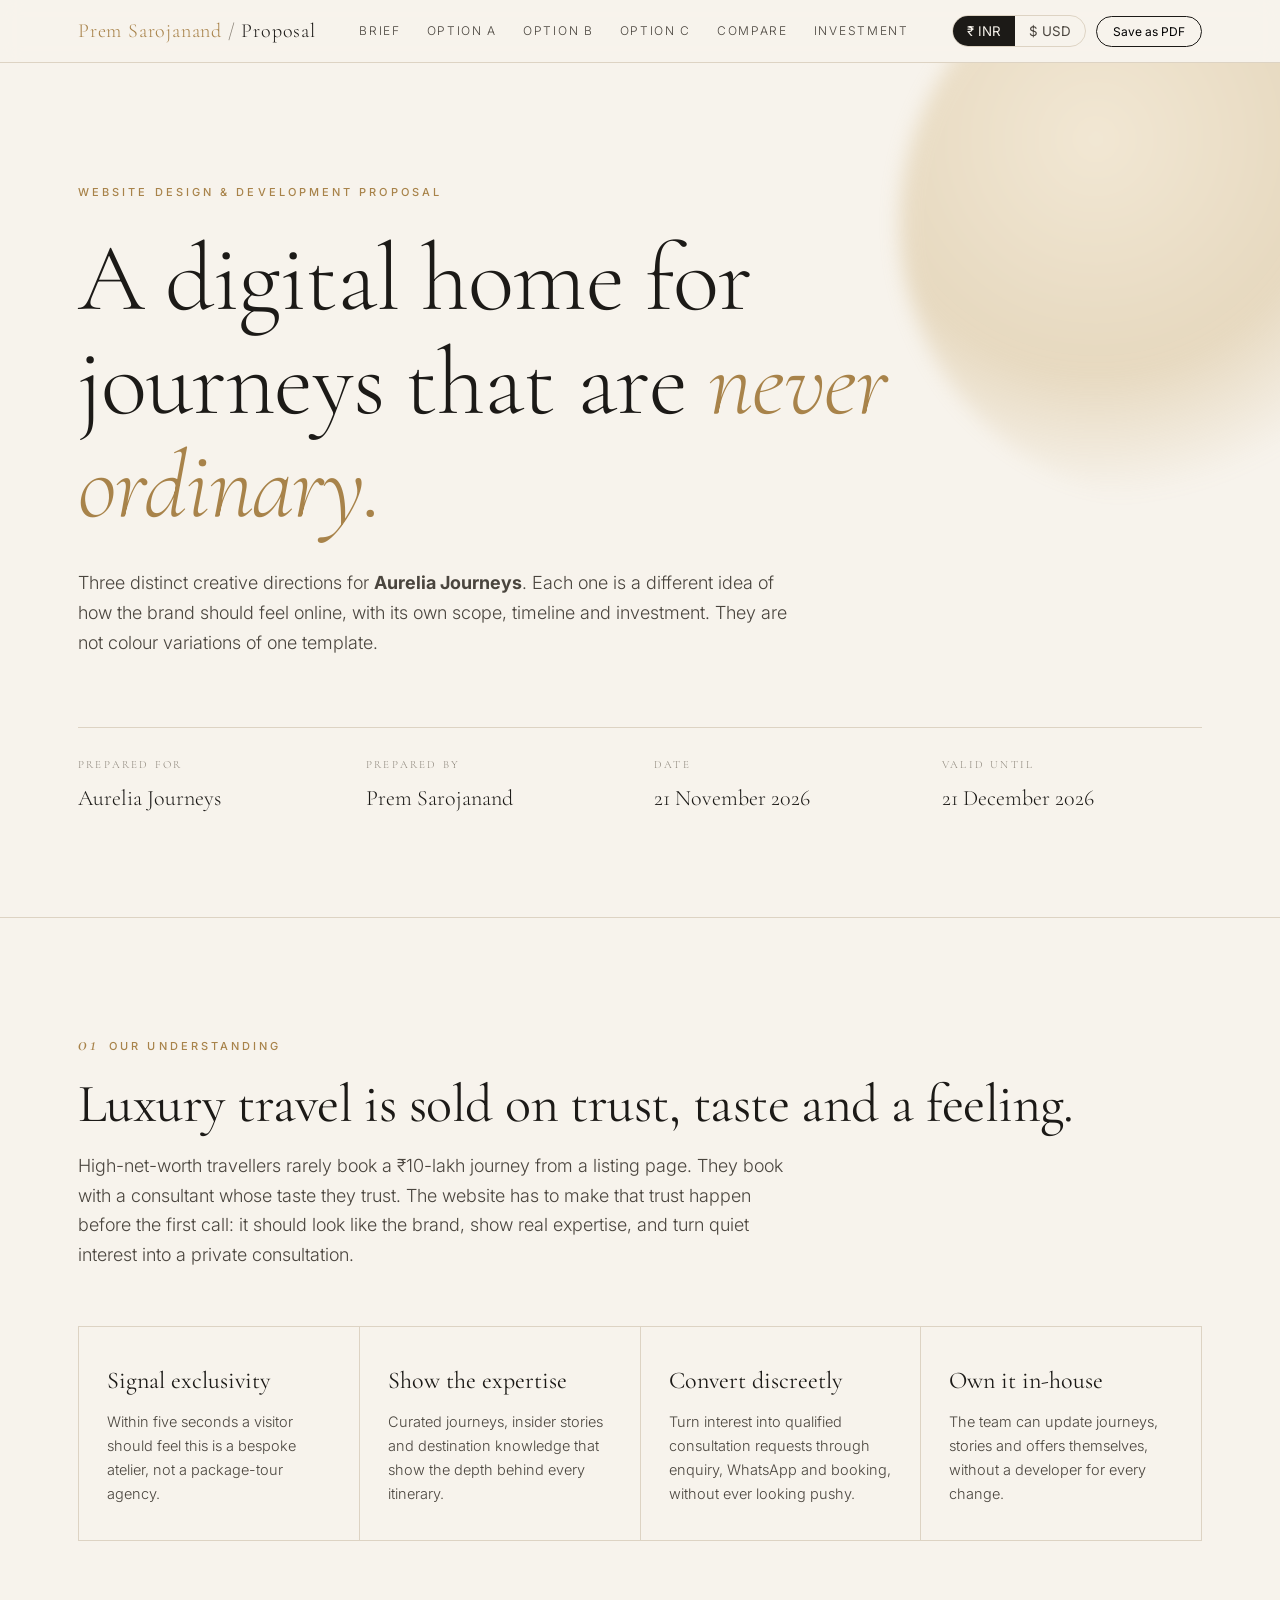
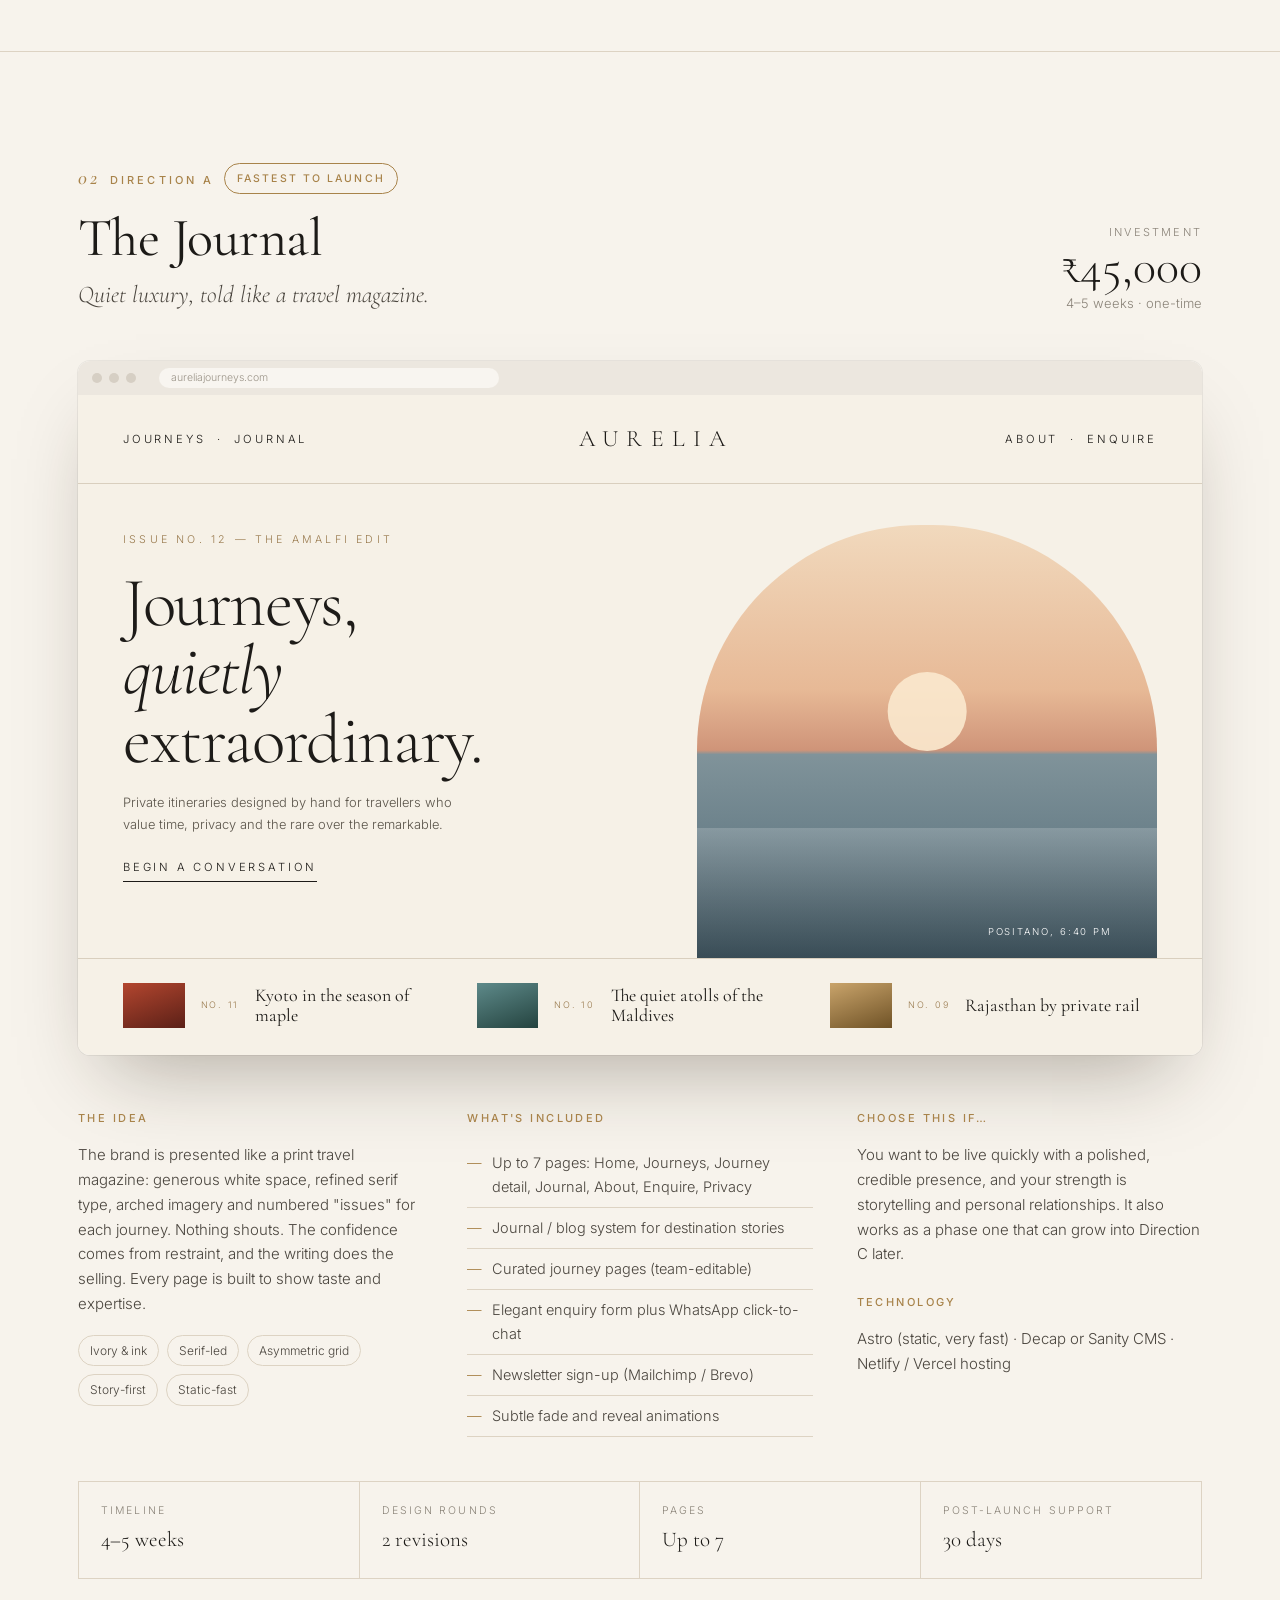
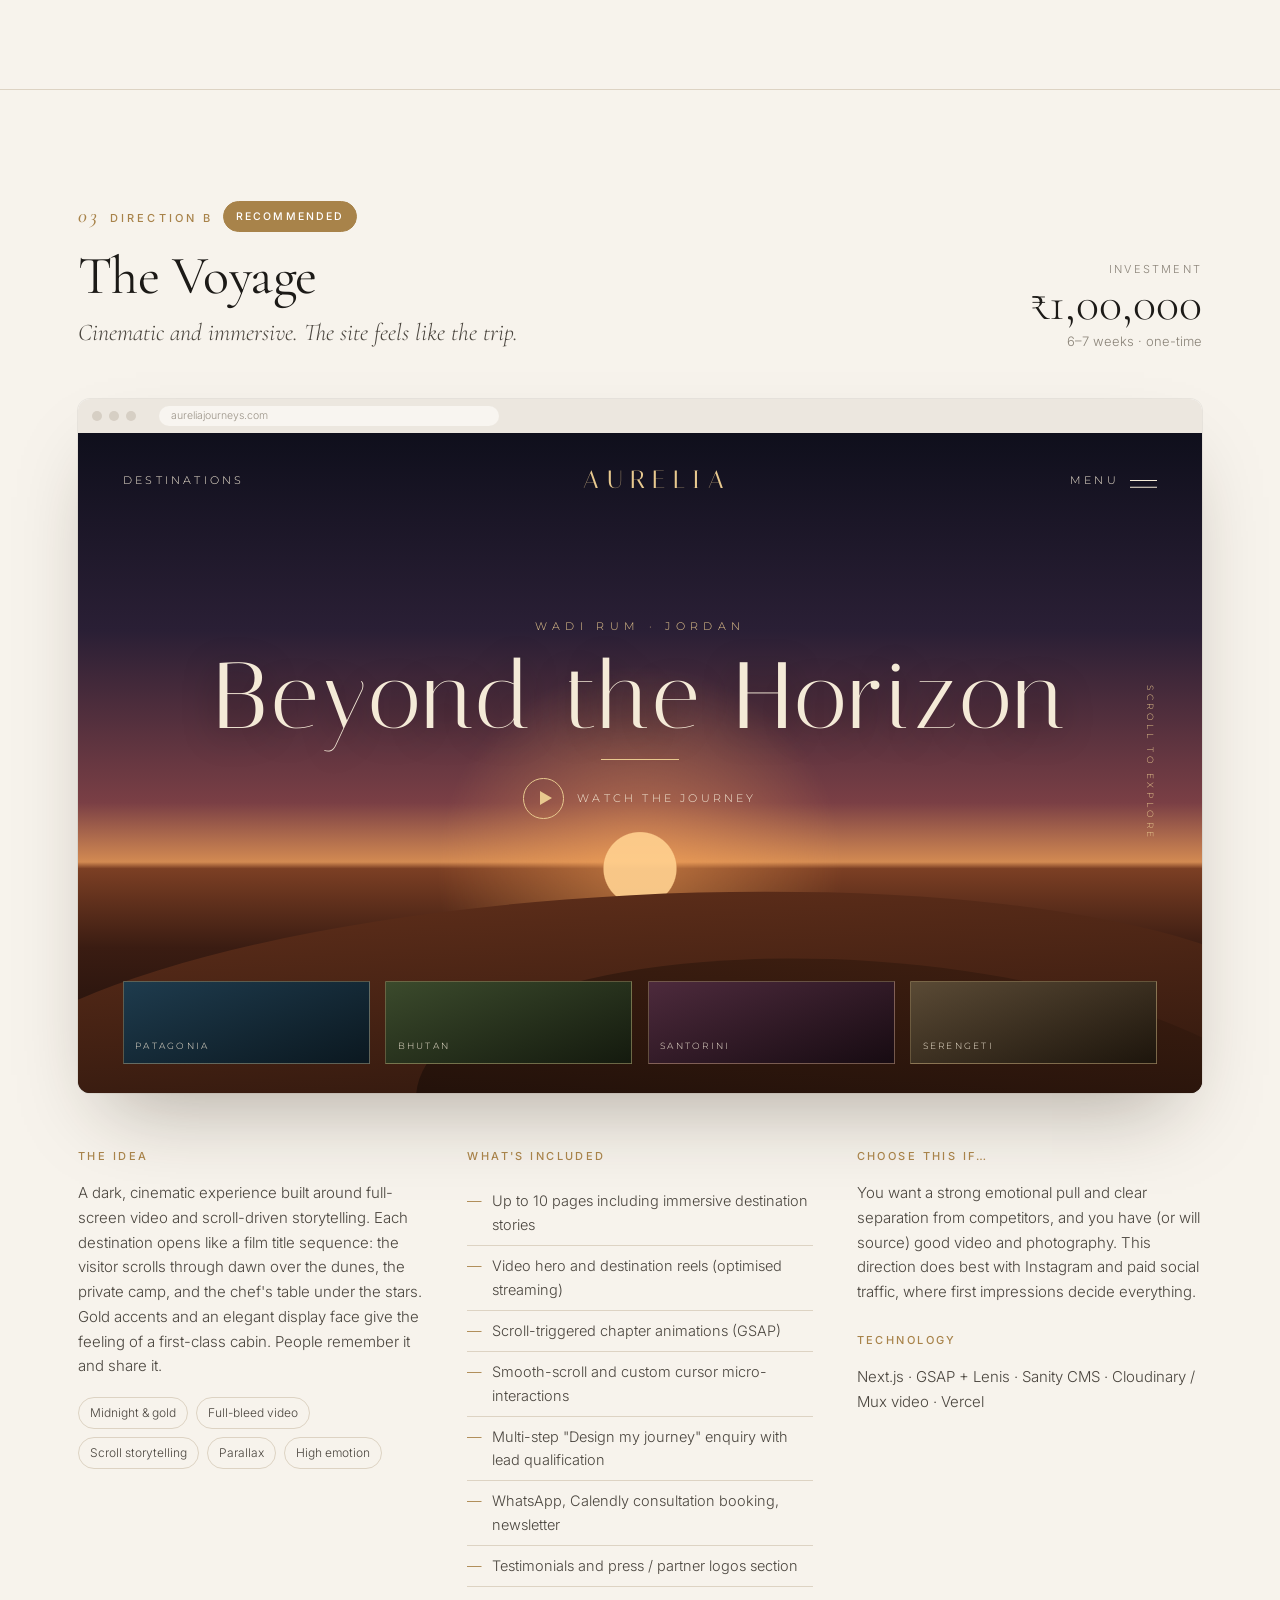
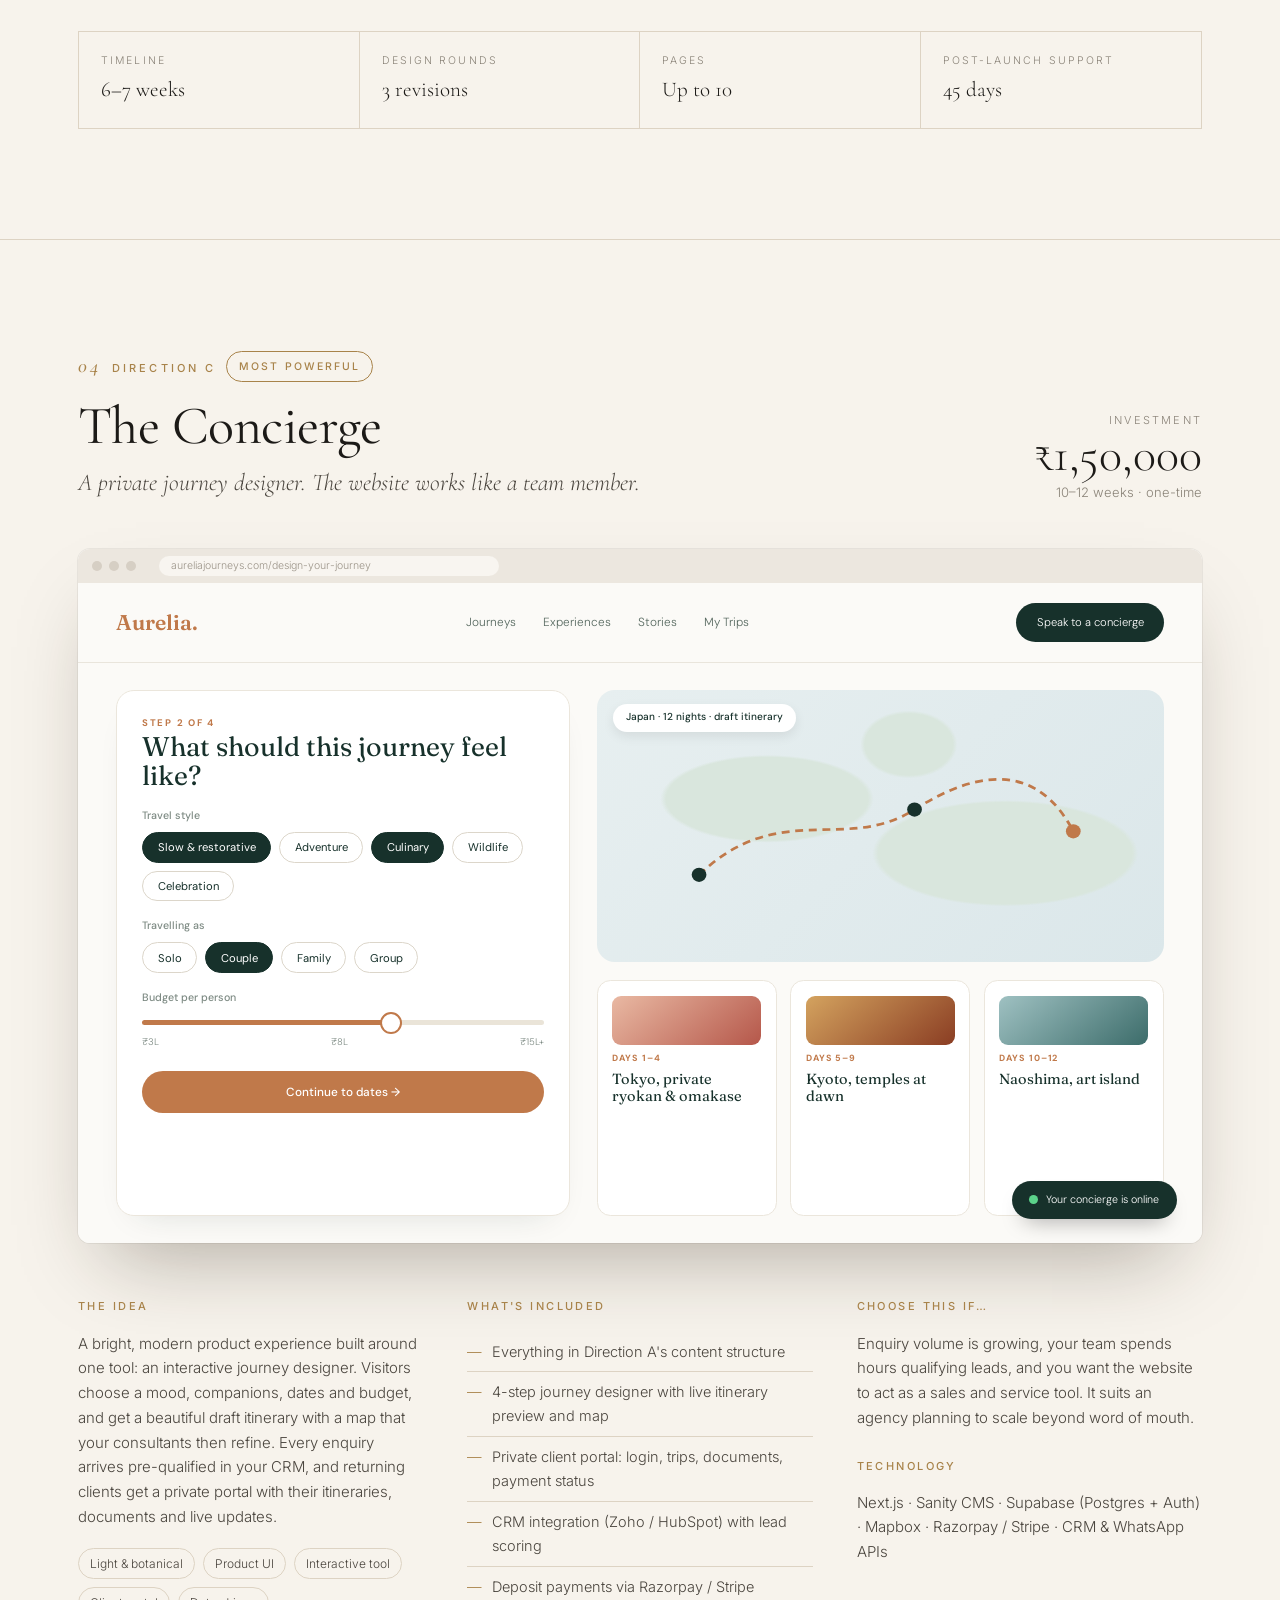
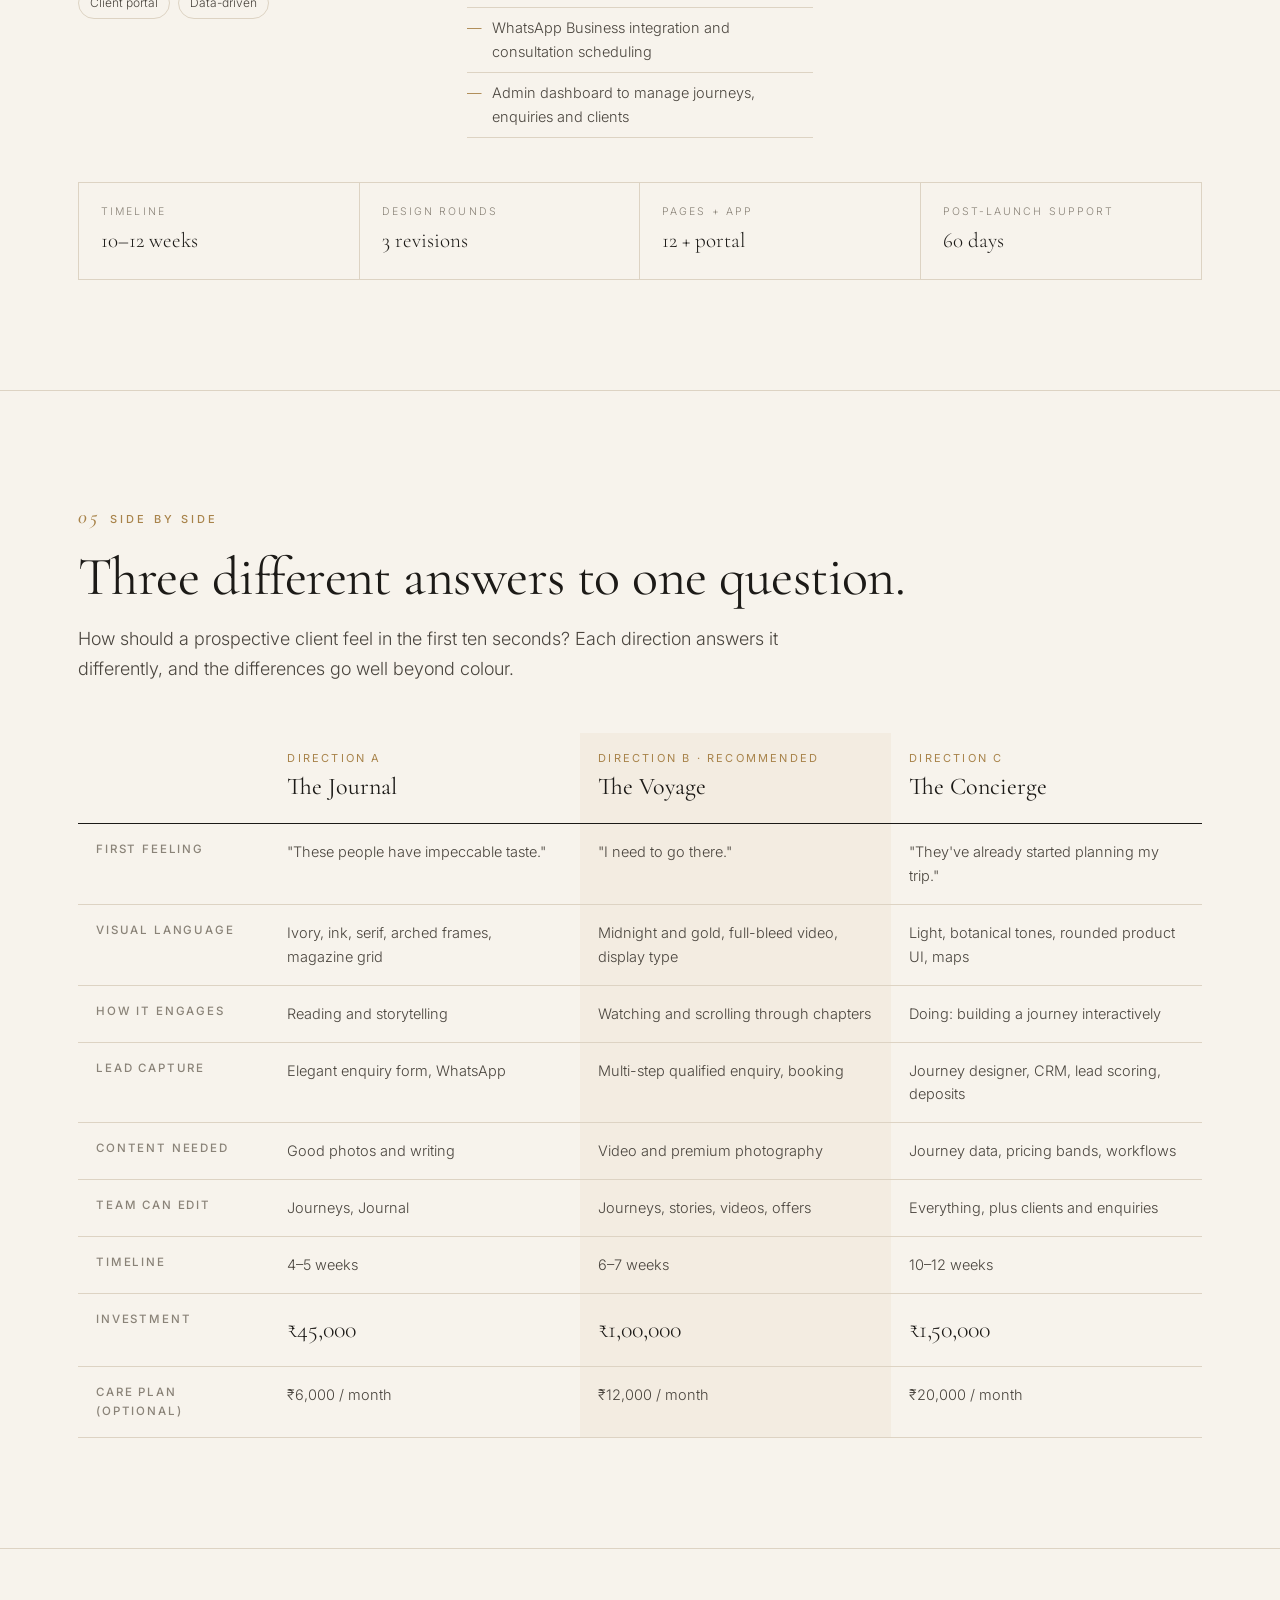
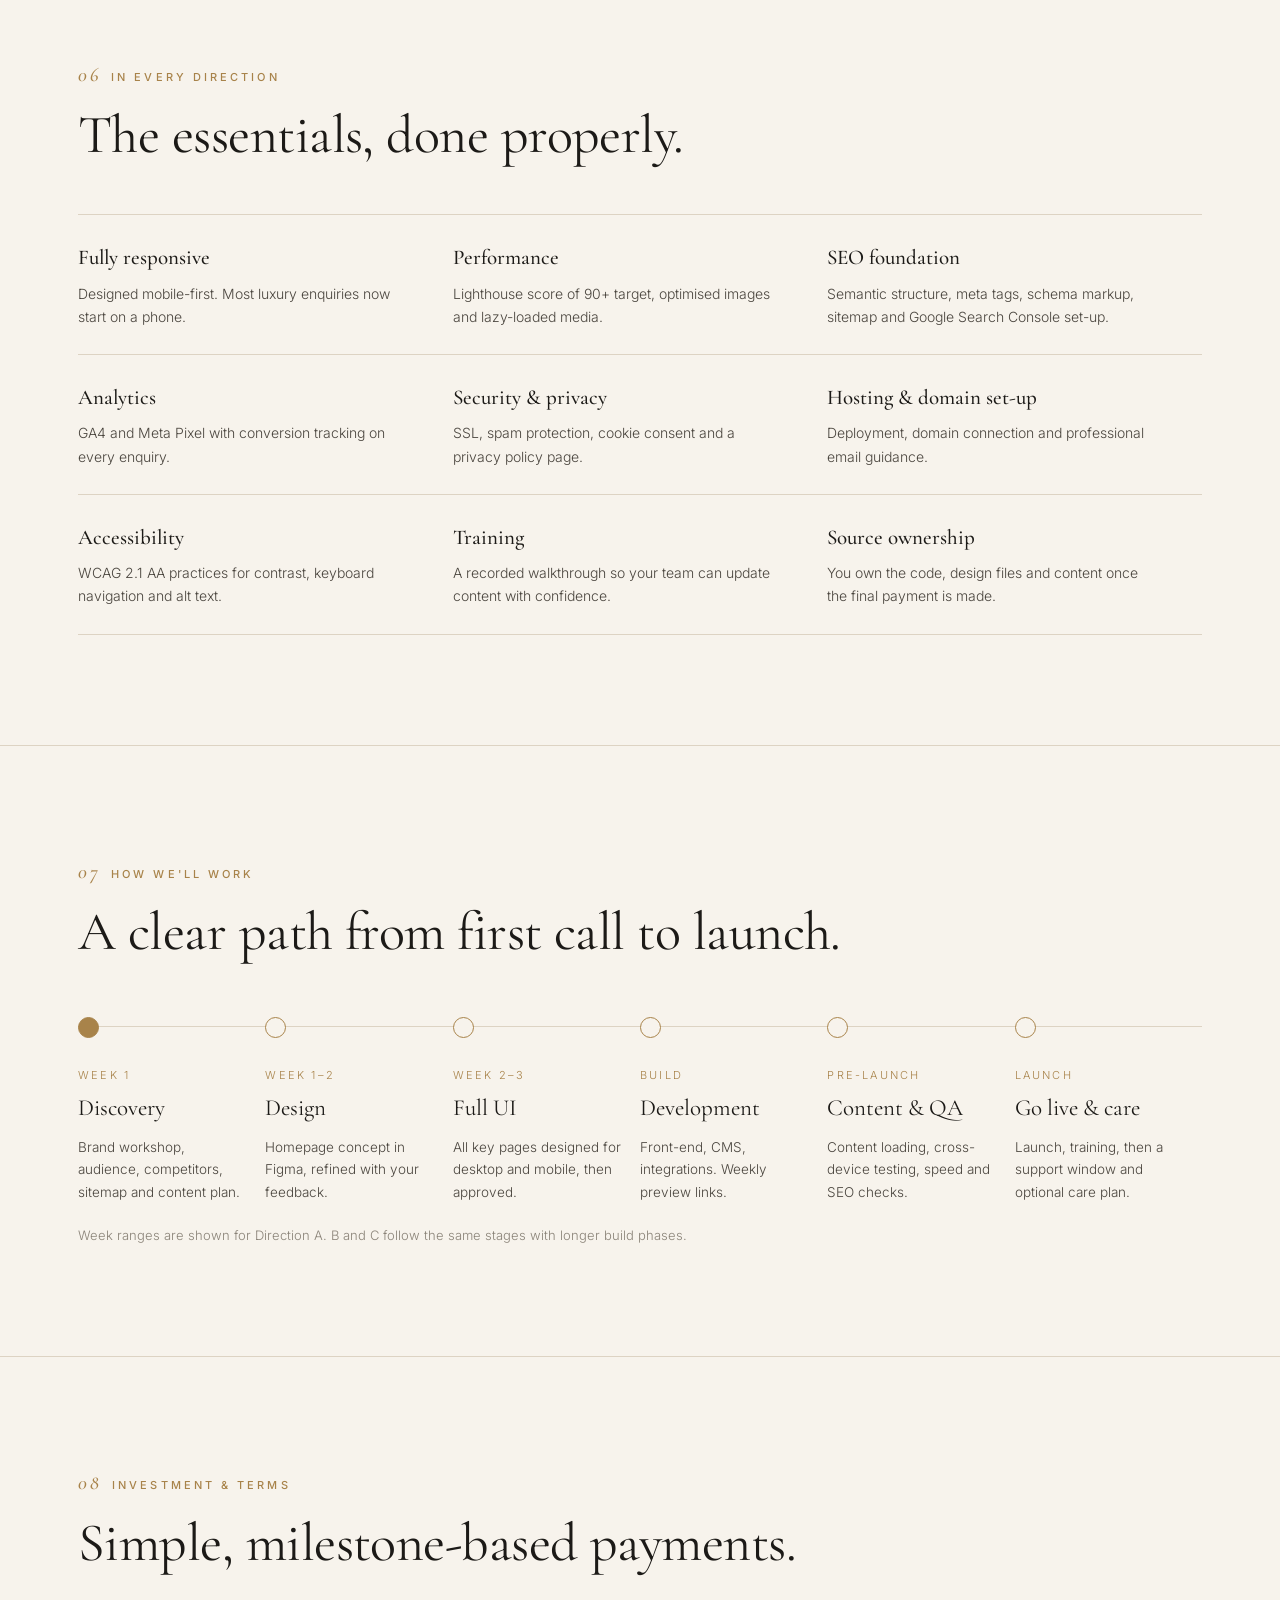
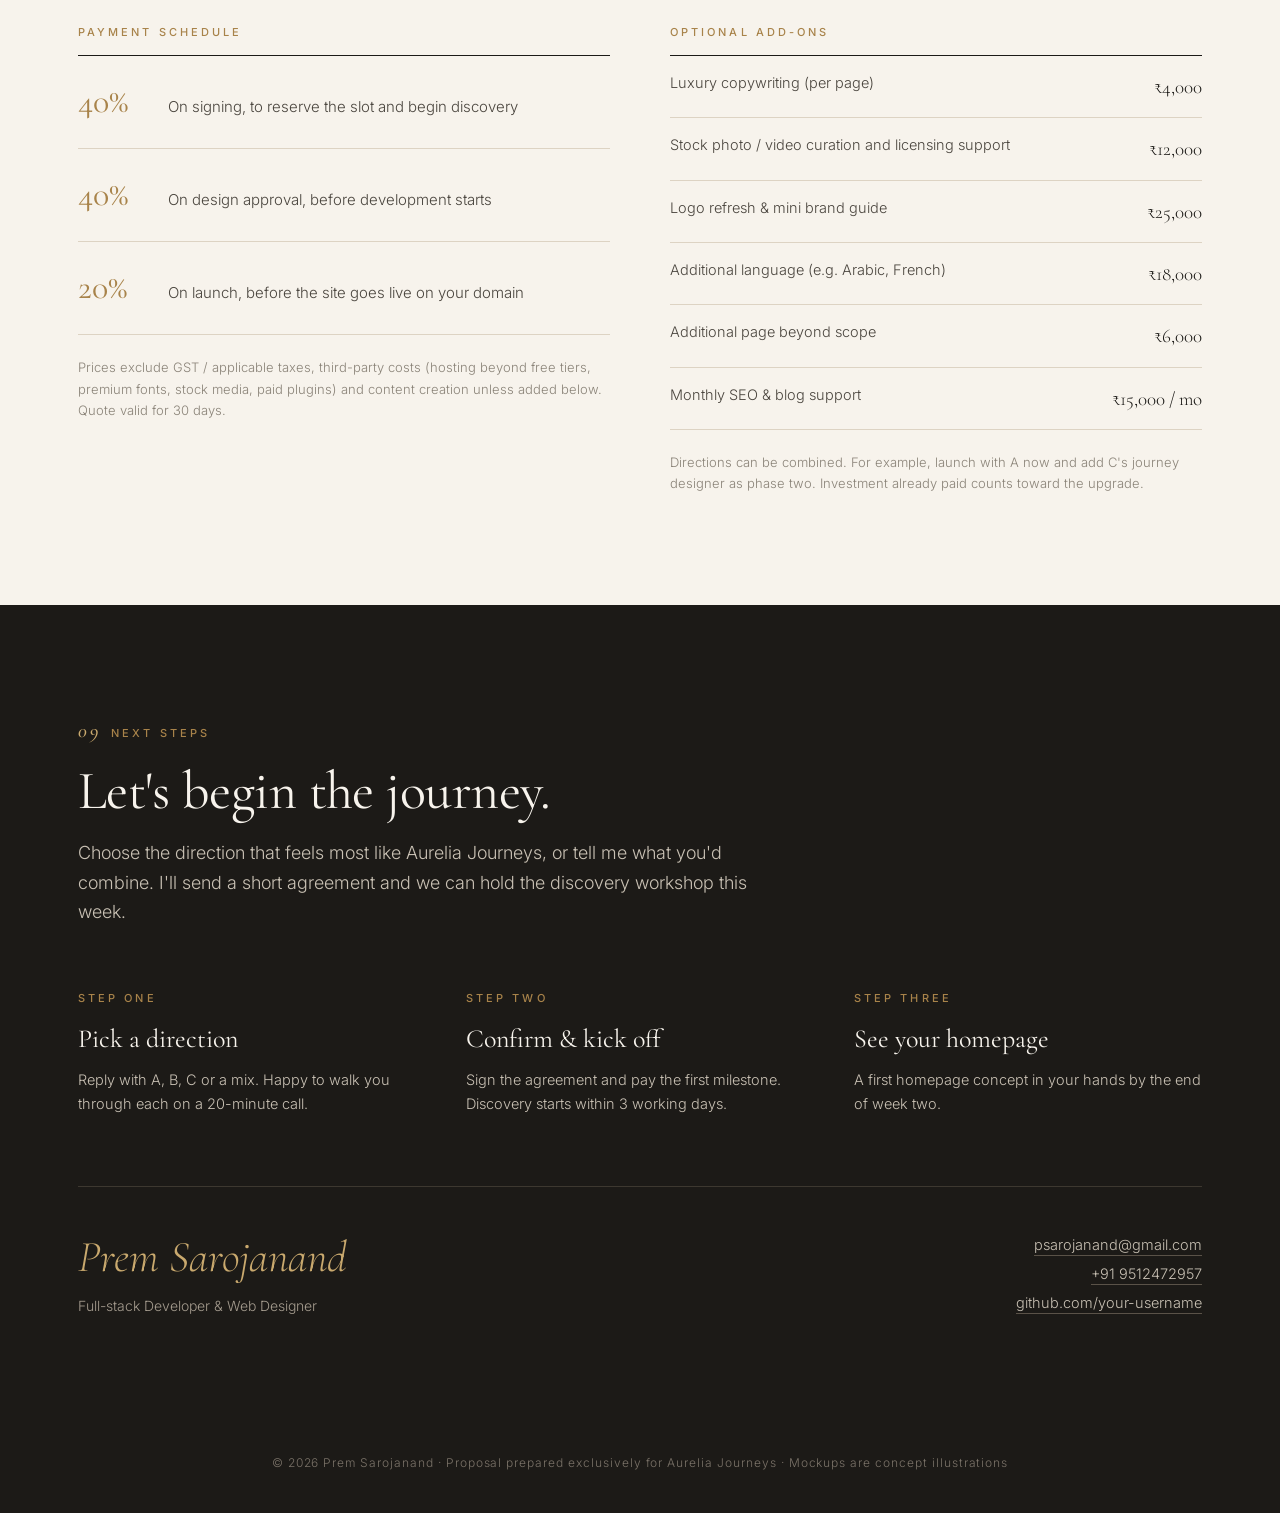
==== proposal/travel/index.html @ c1b08fb2 "Travel" ====
<!DOCTYPE html>
<html lang="en">
<head>
<meta charset="UTF-8">
<meta name="viewport" content="width=device-width, initial-scale=1.0">
<title>Website Proposal — Luxury Travel Consultancy</title>
<meta name="description" content="Website design proposal with three creative directions for a luxury travel consultancy.">
<link rel="preconnect" href="https://fonts.googleapis.com">
<link rel="preconnect" href="https://fonts.gstatic.com" crossorigin>
<link href="https://fonts.googleapis.com/css2?family=Cormorant+Garamond:ital,wght@0,300;0,400;0,500;0,600;1,300;1,400&family=Inter:wght@300;400;500;600&family=Italiana&family=Montserrat:wght@300;400;500;600&family=Fraunces:opsz,wght@9..144,400;9..144,600&family=DM+Sans:wght@400;500;700&display=swap" rel="stylesheet">
<style>
/* =========================================================
   EDIT HERE: client name, your details and prices are in the
   CONFIG object at the bottom of this file (in <script>).
   ========================================================= */
:root{
  --ink:#1c1a17; --ink-soft:#4a453e; --muted:#8a8378;
  --paper:#f7f3ec; --paper-2:#efe8dc; --line:#ddd3c3;
  --gold:#a8834a; --gold-soft:#c9a96e;
  --serif:"Cormorant Garamond", Georgia, serif;
  --sans:"Inter", system-ui, sans-serif;
  --max:1180px;
}
*{box-sizing:border-box;margin:0;padding:0}
html{scroll-behavior:smooth}
body{background:var(--paper);color:var(--ink);font-family:var(--sans);font-weight:300;line-height:1.65;font-size:16px;-webkit-font-smoothing:antialiased}
a{color:inherit}
.wrap{max-width:var(--max);margin:0 auto;padding:0 28px}
.eyebrow{font-size:11px;letter-spacing:.28em;text-transform:uppercase;color:var(--gold);font-weight:500}
h1,h2,h3{font-family:var(--serif);font-weight:400;line-height:1.08;letter-spacing:-.01em}
h2{font-size:clamp(34px,4.4vw,54px);margin:14px 0 18px}
h3{font-size:28px}
p.lead{font-size:18px;color:var(--ink-soft);max-width:720px}
section{padding:110px 0;border-top:1px solid var(--line)}
.num{font-family:var(--serif);font-style:italic;color:var(--gold);font-size:20px;margin-right:10px}

/* ---------- Top bar ---------- */
.topbar{position:sticky;top:0;z-index:50;background:rgba(247,243,236,.88);backdrop-filter:blur(10px);border-bottom:1px solid var(--line)}
.topbar .wrap{display:flex;align-items:center;justify-content:space-between;height:62px;gap:20px}
.brandmark{font-family:var(--serif);font-size:20px;letter-spacing:.04em}
.brandmark span{color:var(--gold)}
.topnav{display:flex;gap:26px;font-size:12px;letter-spacing:.14em;text-transform:uppercase}
.topnav a{text-decoration:none;color:var(--ink-soft)}
.topnav a:hover{color:var(--gold)}
.tools{display:flex;gap:10px;align-items:center}
.toggle{display:flex;border:1px solid var(--line);border-radius:30px;overflow:hidden;font-size:12px}
.toggle button{background:none;border:0;padding:7px 14px;cursor:pointer;font-family:var(--sans);color:var(--ink-soft)}
.toggle button.on{background:var(--ink);color:var(--paper)}
.btn-print{border:1px solid var(--ink);background:none;padding:7px 16px;border-radius:30px;font-size:12px;cursor:pointer;font-family:var(--sans)}
.btn-print:hover{background:var(--ink);color:var(--paper)}

/* ---------- Cover ---------- */
.cover{padding:120px 0 100px;border-top:0;position:relative;overflow:hidden}
.cover h1{font-size:clamp(48px,7.5vw,104px);font-weight:300;margin:26px 0 30px;max-width:980px}
.cover h1 em{color:var(--gold);font-style:italic}
.cover-meta{display:grid;grid-template-columns:repeat(4,1fr);gap:28px;margin-top:70px;padding-top:28px;border-top:1px solid var(--line)}
.cover-meta div small{display:block;font-size:11px;letter-spacing:.2em;text-transform:uppercase;color:var(--muted);margin-bottom:6px}
.cover-meta div{font-family:var(--serif);font-size:22px}
.cover-orb{position:absolute;right:-180px;top:-120px;width:560px;height:560px;border-radius:50%;background:radial-gradient(circle at 35% 35%,#e9d3a8,#c9a96e 45%,transparent 70%);opacity:.35;filter:blur(10px);pointer-events:none}

/* ---------- Goals ---------- */
.goals{display:grid;grid-template-columns:repeat(4,1fr);gap:1px;background:var(--line);border:1px solid var(--line);margin-top:56px}
.goal{background:var(--paper);padding:34px 28px}
.goal b{font-family:var(--serif);font-weight:400;font-size:24px;display:block;margin-bottom:10px}
.goal p{font-size:14.5px;color:var(--ink-soft)}

/* ---------- Option sections ---------- */
.opt-head{display:flex;justify-content:space-between;align-items:flex-end;gap:30px;flex-wrap:wrap;margin-bottom:46px}
.opt-tag{display:inline-flex;gap:10px;align-items:center}
.pill{font-size:10.5px;letter-spacing:.2em;text-transform:uppercase;padding:6px 12px;border-radius:30px;border:1px solid var(--gold);color:var(--gold);font-weight:500}
.pill.solid{background:var(--gold);color:#fff}
.opt-head h2{margin-bottom:8px}
.opt-head .tagline{font-family:var(--serif);font-style:italic;font-size:24px;color:var(--ink-soft)}
.price-box{text-align:right}
.price-box small{display:block;font-size:11px;letter-spacing:.2em;text-transform:uppercase;color:var(--muted)}
.price-box .price{font-family:var(--serif);font-size:48px;line-height:1.1}
.price-box .sub{font-size:13px;color:var(--muted)}

.opt-body{display:grid;grid-template-columns:1fr 1fr 1fr;gap:44px;margin-top:54px}
.opt-body h4{font-size:11px;letter-spacing:.22em;text-transform:uppercase;font-weight:500;color:var(--gold);margin-bottom:16px}
.opt-body p{font-size:15px;color:var(--ink-soft)}
.opt-body ul{list-style:none}
.opt-body li{font-size:14.5px;color:var(--ink-soft);padding:8px 0;border-bottom:1px solid var(--line);display:flex;gap:10px}
.opt-body li::before{content:"—";color:var(--gold)}
.facts{display:grid;grid-template-columns:repeat(4,1fr);margin-top:44px;border:1px solid var(--line)}
.facts div{padding:20px 22px;border-right:1px solid var(--line)}
.facts div:last-child{border-right:0}
.facts small{display:block;font-size:10.5px;letter-spacing:.2em;text-transform:uppercase;color:var(--muted);margin-bottom:4px}
.facts span{font-family:var(--serif);font-size:21px}
.dna{display:flex;gap:8px;flex-wrap:wrap;margin-top:18px}
.dna span{font-size:12px;border:1px solid var(--line);padding:5px 11px;border-radius:20px;color:var(--ink-soft)}

/* ---------- Browser frame for mockups ---------- */
.browser{border-radius:12px;overflow:hidden;box-shadow:0 40px 80px -30px rgba(40,30,15,.35),0 0 0 1px rgba(0,0,0,.06);background:#fff}
.chrome{height:34px;background:#ece7df;display:flex;align-items:center;gap:7px;padding:0 14px}
.chrome i{width:10px;height:10px;border-radius:50%;background:#d6cfc4}
.chrome .url{margin-left:16px;flex:1;max-width:340px;height:20px;border-radius:10px;background:#f8f5f0;font-size:10.5px;color:#9b9488;display:flex;align-items:center;padding:0 12px;font-family:var(--sans)}
.screen{container-type:inline-size;position:relative;aspect-ratio:16/9.4;overflow:hidden}

/* ===== MOCKUP A — The Journal (editorial, quiet luxury) ===== */
.mA{background:#f6f1e7;color:#1d1b18;font-family:"Cormorant Garamond",serif;height:100%;display:flex;flex-direction:column}
.mA-nav{display:flex;justify-content:space-between;align-items:center;padding:2.2cqw 4cqw;font-family:"Inter",sans-serif;font-size:1cqw;letter-spacing:.25em;text-transform:uppercase;border-bottom:1px solid #d9cfbe}
.mA-logo{font-family:"Cormorant Garamond",serif;font-size:2.1cqw;letter-spacing:.35em}
.mA-hero{display:grid;grid-template-columns:1.15fr 1fr;gap:4cqw;padding:3.6cqw 4cqw 0;flex:1}
.mA-hero small{font-family:"Inter",sans-serif;font-size:.95cqw;letter-spacing:.3em;text-transform:uppercase;color:#9a7b4f}
.mA-hero h5{font-weight:300;font-size:6.2cqw;line-height:.98;margin:1.6cqw 0;letter-spacing:-.02em}
.mA-hero h5 em{font-style:italic}
.mA-hero p{font-family:"Inter",sans-serif;font-size:1.15cqw;color:#5a544a;max-width:30cqw;line-height:1.7}
.mA-link{display:inline-block;margin-top:2cqw;font-family:"Inter",sans-serif;font-size:1cqw;letter-spacing:.25em;text-transform:uppercase;border-bottom:1px solid #1d1b18;padding-bottom:.4cqw}
.mA-arch{border-radius:20cqw 20cqw 0 0;overflow:hidden;position:relative;background:linear-gradient(180deg,#f1d9bd 0%,#e7b996 38%,#cf9479 52%,#80939a 53%,#4c6673 100%)}
.mA-arch::before{content:"";position:absolute;left:50%;top:34%;width:7cqw;height:7cqw;border-radius:50%;background:#fbe9cf;transform:translateX(-50%);opacity:.9}
.mA-arch::after{content:"";position:absolute;inset:auto 0 0 0;height:30%;background:linear-gradient(180deg,rgba(255,255,255,.18),rgba(0,0,0,.25))}
.mA-cap{position:absolute;right:4cqw;bottom:1.6cqw;font-family:"Inter",sans-serif;font-size:.85cqw;letter-spacing:.2em;color:#fff;text-transform:uppercase;z-index:2}
.mA-strip{display:grid;grid-template-columns:repeat(3,1fr);gap:2.4cqw;padding:2.2cqw 4cqw 2.4cqw;border-top:1px solid #d9cfbe;margin-top:0}
.mA-strip div{display:flex;gap:1.4cqw;align-items:center}
.mA-strip i{width:5.5cqw;height:4cqw;flex:none;display:block}
.mA-strip b{font-weight:400;font-size:1.6cqw;display:block;line-height:1.1}
.mA-strip span{white-space:nowrap;font-family:"Inter",sans-serif;font-size:.8cqw;letter-spacing:.2em;text-transform:uppercase;color:#9a7b4f}

/* ===== MOCKUP B — The Voyage (cinematic, immersive) ===== */
.mB{height:100%;position:relative;color:#f4ead7;font-family:"Montserrat",sans-serif;overflow:hidden;
  background:
   radial-gradient(circle at 50% 66%,rgba(255,206,140,.95) 0 3.2cqw,rgba(255,170,90,.4) 3.3cqw,transparent 18cqw),
   linear-gradient(180deg,#0f0f1c 0%,#2a1f35 30%,#7a3f45 56%,#d38a52 65%,#7c3f24 66%,#3a1c12 78%,#140b08 100%)}
.mB-dune1,.mB-dune2{position:absolute;left:-10%;right:-10%;border-radius:50% 50% 0 0}
.mB-dune1{bottom:-22%;height:52%;background:linear-gradient(180deg,#5a2c19,#1a0d08);transform:rotate(-3deg)}
.mB-dune2{bottom:-30%;height:50%;left:30%;background:linear-gradient(180deg,#3b1d10,#0b0604);transform:rotate(4deg)}
.mB-nav{position:relative;z-index:3;display:flex;justify-content:space-between;align-items:center;padding:2.4cqw 4cqw;font-size:.95cqw;letter-spacing:.3em;text-transform:uppercase}
.mB-logo{font-family:"Italiana",serif;font-size:2.2cqw;letter-spacing:.3em;color:#e8c98f}
.mB-menu{display:flex;gap:1cqw;align-items:center}
.mB-menu i{display:block;width:2.4cqw;height:1px;background:#f4ead7;box-shadow:0 .6cqw 0 #f4ead7}
.mB-center{position:absolute;inset:0;z-index:4;display:flex;flex-direction:column;align-items:center;justify-content:center;text-align:center;padding-bottom:8cqw}
.mB-center small{font-size:.95cqw;letter-spacing:.5em;text-transform:uppercase;color:#e8c98f}
.mB-center h5{font-family:"Italiana",serif;font-weight:400;font-size:8.4cqw;line-height:1;margin:1.2cqw 0 1.4cqw;letter-spacing:.04em;text-shadow:0 .6cqw 3cqw rgba(0,0,0,.4)}
.mB-line{width:7cqw;height:1px;background:#e8c98f;margin-bottom:1.6cqw}
.mB-play{display:flex;align-items:center;gap:1.2cqw;font-size:.95cqw;letter-spacing:.3em;text-transform:uppercase}
.mB-play i{width:3.6cqw;height:3.6cqw;border:1px solid #e8c98f;border-radius:50%;position:relative;display:block}
.mB-play i::after{content:"";position:absolute;left:42%;top:32%;border-left:1.1cqw solid #e8c98f;border-top:.7cqw solid transparent;border-bottom:.7cqw solid transparent}
.mB-reel{position:absolute;z-index:3;left:4cqw;right:4cqw;bottom:2.6cqw;display:grid;grid-template-columns:repeat(4,1fr);gap:1.4cqw}
.mB-reel div{height:7.4cqw;border:1px solid rgba(232,201,143,.35);position:relative;overflow:hidden}
.mB-reel div span{position:absolute;left:1cqw;bottom:.8cqw;font-size:.8cqw;letter-spacing:.25em;text-transform:uppercase}
.mB-reel div:nth-child(1){background:linear-gradient(160deg,#1e3b4d,#0b1820)}
.mB-reel div:nth-child(2){background:linear-gradient(160deg,#3b4a2c,#141a0e)}
.mB-reel div:nth-child(3){background:linear-gradient(160deg,#4d2a3c,#170b12)}
.mB-reel div:nth-child(4){background:linear-gradient(160deg,#5a4a35,#1d150c)}
.mB-scroll{position:absolute;z-index:3;right:4cqw;top:50%;writing-mode:vertical-rl;font-size:.8cqw;letter-spacing:.4em;text-transform:uppercase;color:#e8c98f;transform:translateY(-50%)}

/* ===== MOCKUP C — The Concierge (interactive journey designer) ===== */
.mC{height:100%;background:#fbfaf7;font-family:"DM Sans",sans-serif;color:#17312b;display:flex;flex-direction:column}
.mC-nav{display:flex;justify-content:space-between;align-items:center;padding:1.8cqw 3.4cqw;border-bottom:1px solid #e9e5dc}
.mC-logo{font-family:"Fraunces",serif;font-weight:600;font-size:1.9cqw}
.mC-logo span{color:#c0794a}
.mC-links{display:flex;gap:2.4cqw;font-size:1.05cqw;color:#56685f}
.mC-cta{background:#17312b;color:#fff;font-size:1cqw;padding:.9cqw 1.8cqw;border-radius:5cqw}
.mC-main{display:grid;grid-template-columns:1fr 1.25fr;gap:2.4cqw;padding:2.4cqw 3.4cqw;flex:1;min-height:0}
.mC-panel{background:#fff;border:1px solid #ebe6dc;border-radius:1.6cqw;padding:2.2cqw;box-shadow:0 1.4cqw 3cqw -2cqw rgba(23,49,43,.18)}
.mC-panel h6{font-family:"Fraunces",serif;font-weight:400;font-size:2.4cqw;line-height:1.1;margin-bottom:.6cqw}
.mC-step{font-size:.85cqw;letter-spacing:.18em;text-transform:uppercase;color:#c0794a;font-weight:700}
.mC-label{font-size:.95cqw;color:#7d8a83;margin:1.4cqw 0 .7cqw;font-weight:500}
.mC-chips{display:flex;flex-wrap:wrap;gap:.7cqw}
.mC-chips button{font-family:"DM Sans",sans-serif;font-size:1cqw;padding:.65cqw 1.3cqw;border-radius:5cqw;border:1px solid #dcd6ca;background:#fff;color:#17312b;cursor:pointer;transition:.2s}
.mC-chips button.on{background:#17312b;color:#fff;border-color:#17312b}
.mC-range{height:.5cqw;border-radius:1cqw;background:linear-gradient(90deg,#c0794a 62%,#eae4d8 62%);position:relative;margin-top:1.2cqw}
.mC-range::after{content:"";position:absolute;left:62%;top:50%;width:1.6cqw;height:1.6cqw;border-radius:50%;background:#fff;border:2px solid #c0794a;transform:translate(-50%,-50%)}
.mC-rangev{display:flex;justify-content:space-between;font-size:.85cqw;color:#7d8a83;margin-top:.9cqw}
.mC-go{margin-top:1.8cqw;background:#c0794a;color:#fff;text-align:center;border-radius:5cqw;padding:1cqw;font-size:1.05cqw;font-weight:500}
.mC-right{display:grid;grid-template-rows:1.15fr 1fr;gap:1.6cqw;min-height:0}
.mC-map{border-radius:1.6cqw;position:relative;overflow:hidden;background:
  radial-gradient(ellipse at 30% 40%,#d9e6dd 0 18%,transparent 19%),
  radial-gradient(ellipse at 72% 60%,#d9e6dd 0 22%,transparent 23%),
  radial-gradient(ellipse at 55% 20%,#d9e6dd 0 10%,transparent 11%),
  linear-gradient(135deg,#e7eff0,#dbe7ea)}
.mC-map svg{position:absolute;inset:0;width:100%;height:100%}
.mC-maptag{position:absolute;left:1.4cqw;top:1.2cqw;background:#fff;border-radius:5cqw;padding:.5cqw 1.2cqw;font-size:.9cqw;font-weight:500;box-shadow:0 .4cqw 1cqw rgba(0,0,0,.08)}
.mC-days{display:grid;grid-template-columns:repeat(3,1fr);gap:1.2cqw}
.mC-day{background:#fff;border:1px solid #ebe6dc;border-radius:1.2cqw;padding:1.3cqw;display:flex;flex-direction:column;gap:.5cqw}
.mC-day i{display:block;height:4.4cqw;border-radius:.8cqw}
.mC-day small{font-size:.8cqw;color:#c0794a;font-weight:700;letter-spacing:.1em;text-transform:uppercase}
.mC-day b{font-family:"Fraunces",serif;font-weight:400;font-size:1.3cqw;line-height:1.15}
.mC-wa{position:absolute;right:2.2cqw;bottom:2.2cqw;background:#17312b;color:#fff;font-size:.95cqw;padding:.9cqw 1.6cqw;border-radius:5cqw;box-shadow:0 1cqw 2cqw -1cqw rgba(0,0,0,.4);display:flex;gap:.7cqw;align-items:center}
.mC-wa::before{content:"";width:.8cqw;height:.8cqw;border-radius:50%;background:#5bd28a}

/* ---------- Comparison ---------- */
.compare{width:100%;border-collapse:collapse;margin-top:50px;font-size:14.5px}
.compare th,.compare td{padding:16px 18px;text-align:left;border-bottom:1px solid var(--line);vertical-align:top}
.compare thead th{font-family:var(--serif);font-weight:400;font-size:24px;border-bottom:1px solid var(--ink)}
.compare thead th small{display:block;font-family:var(--sans);font-size:11px;letter-spacing:.2em;text-transform:uppercase;color:var(--gold)}
.compare tbody th{font-weight:500;font-size:11.5px;letter-spacing:.16em;text-transform:uppercase;color:var(--muted);width:17%}
.compare td{color:var(--ink-soft);width:27.6%}
.compare tr.big td{font-family:var(--serif);font-size:24px;color:var(--ink)}
.compare .rec{background:rgba(201,169,110,.09)}

/* ---------- Included ---------- */
.incl{display:grid;grid-template-columns:repeat(3,1fr);gap:0;margin-top:50px;border-top:1px solid var(--line)}
.incl div{padding:26px 26px 26px 0;border-bottom:1px solid var(--line)}
.incl b{font-family:var(--serif);font-weight:500;font-size:21px;display:block;margin-bottom:6px}
.incl p{font-size:14px;color:var(--ink-soft);padding-right:20px}

/* ---------- Process ---------- */
.process{display:grid;grid-template-columns:repeat(6,1fr);margin-top:56px;position:relative}
.process::before{content:"";position:absolute;left:0;right:0;top:9px;height:1px;background:var(--line)}
.step{padding-right:18px;position:relative}
.step::before{content:"";display:block;width:19px;height:19px;border-radius:50%;background:var(--paper);border:1px solid var(--gold);margin-bottom:22px;position:relative}
.step:first-child::before{background:var(--gold)}
.step small{font-size:11px;letter-spacing:.2em;text-transform:uppercase;color:var(--gold)}
.step b{display:block;font-family:var(--serif);font-weight:400;font-size:23px;margin:4px 0 8px}
.step p{font-size:13.5px;color:var(--ink-soft)}

/* ---------- Terms ---------- */
.terms{display:grid;grid-template-columns:1fr 1fr;gap:60px;margin-top:50px}
.pay{display:flex;flex-direction:column;gap:0;border-top:1px solid var(--ink)}
.pay div{display:flex;justify-content:space-between;align-items:baseline;padding:18px 0;border-bottom:1px solid var(--line)}
.pay div b{font-family:var(--serif);font-weight:400;font-size:34px;color:var(--gold);min-width:90px}
.pay div span{flex:1;font-size:15px;color:var(--ink-soft)}
.addons{border-top:1px solid var(--ink)}
.addons div{display:flex;justify-content:space-between;gap:20px;padding:15px 0;border-bottom:1px solid var(--line);font-size:14.5px;color:var(--ink-soft)}
.addons div span:last-child{font-family:var(--serif);font-size:19px;color:var(--ink);white-space:nowrap}
.fine{font-size:13px;color:var(--muted);margin-top:22px}

/* ---------- Next steps / footer ---------- */
.next{background:var(--ink);color:var(--paper);border-top:0}
.next h2{color:var(--paper)}
.next .lead{color:#c9c1b4}
.next-grid{display:grid;grid-template-columns:repeat(3,1fr);gap:40px;margin-top:56px}
.next-grid b{font-family:var(--serif);font-weight:400;font-size:26px;display:block;margin:8px 0}
.next-grid p{font-size:14.5px;color:#c9c1b4}
.contact{margin-top:70px;padding-top:34px;border-top:1px solid #3d3830;display:flex;justify-content:space-between;align-items:flex-end;flex-wrap:wrap;gap:30px}
.contact .sig{font-family:var(--serif);font-size:44px;font-style:italic;color:var(--gold-soft)}
.contact a{text-decoration:none;border-bottom:1px solid #5a5248;padding-bottom:2px}
.contact .lines{font-size:14.5px;line-height:2;color:#c9c1b4;text-align:right}
footer{background:var(--ink);color:#7a7268;font-size:12px;padding:26px 0 40px;text-align:center;letter-spacing:.08em}

/* ---------- Reveal ---------- */
.reveal{opacity:0;transform:translateY(24px);transition:opacity .9s ease,transform .9s ease}
.reveal.in{opacity:1;transform:none}

/* ---------- Responsive ---------- */
@media (max-width:980px){
  .topnav{display:none}
  .goals{grid-template-columns:1fr 1fr}
  .opt-body{grid-template-columns:1fr;gap:34px}
  .facts{grid-template-columns:1fr 1fr}
  .facts div:nth-child(2){border-right:0}
  .facts div:nth-child(-n+2){border-bottom:1px solid var(--line)}
  .incl{grid-template-columns:1fr 1fr}
  .process{grid-template-columns:repeat(3,1fr);row-gap:40px}
  .process::before{display:none}
  .terms,.next-grid{grid-template-columns:1fr}
  .cover-meta{grid-template-columns:1fr 1fr}
  .compare-wrap{overflow-x:auto}
  .compare{min-width:760px}
  .price-box{text-align:left}
}
@media (max-width:600px){
  section{padding:76px 0}
  .goals,.incl{grid-template-columns:1fr}
  .process{grid-template-columns:1fr 1fr}
  .btn-print{display:none}
  .contact .lines{text-align:left}
}

/* ---------- Print / PDF ---------- */
@media print{
  .topbar,.cover-orb{display:none}
  .reveal{opacity:1;transform:none}
  section{padding:50px 0;page-break-inside:avoid}
  .option{page-break-before:always}
  .next,footer{background:#fff;color:var(--ink)}
  .next h2,.next-grid p,.next .lead,.contact .lines{color:var(--ink)}
  body{-webkit-print-color-adjust:exact;print-color-adjust:exact}
}
</style>
</head>
<body>

<!-- ================= TOP BAR ================= -->
<header class="topbar">
  <div class="wrap">
    <div class="brandmark"><span data-k="consultantName">Chris</span> <span style="color:var(--muted)">/</span> Proposal</div>
    <nav class="topnav">
      <a href="#brief">Brief</a>
      <a href="#option-a">Option A</a>
      <a href="#option-b">Option B</a>
      <a href="#option-c">Option C</a>
      <a href="#compare">Compare</a>
      <a href="#investment">Investment</a>
    </nav>
    <div class="tools">
      <div class="toggle" role="group" aria-label="Currency">
        <button data-cur="INR">₹ INR</button>
        <button data-cur="USD">$ USD</button>
      </div>
      <button class="btn-print" onclick="window.print()">Save as PDF</button>
    </div>
  </div>
</header>

<!-- ================= COVER ================= -->
<section class="cover">
  <div class="cover-orb"></div>
  <div class="wrap">
    <div class="eyebrow reveal">Website Design &amp; Development Proposal</div>
    <h1 class="reveal">A digital home for journeys that are <em>never ordinary.</em></h1>
    <p class="lead reveal">Three distinct creative directions for <strong data-k="clientName">Aurelia Journeys</strong>. Each one is a different idea of how the brand should feel online, with its own scope, timeline and investment. They are not colour variations of one template.</p>
    <div class="cover-meta reveal">
      <div><small>Prepared for</small><span data-k="clientName">Aurelia Journeys</span></div>
      <div><small>Prepared by</small><span data-k="consultantName">Chris</span></div>
      <div><small>Date</small><span data-k="date">21 November 2026</span></div>
      <div><small>Valid until</small><span data-k="validUntil">21 December 2026</span></div>
    </div>
  </div>
</section>

<!-- ================= BRIEF ================= -->
<section id="brief">
  <div class="wrap">
    <div class="eyebrow reveal"><span class="num">01</span>Our understanding</div>
    <h2 class="reveal">Luxury travel is sold on trust, taste and a feeling.</h2>
    <p class="lead reveal">High-net-worth travellers rarely book a ₹10-lakh journey from a listing page. They book with a consultant whose taste they trust. The website has to make that trust happen before the first call: it should look like the brand, show real expertise, and turn quiet interest into a private consultation.</p>
    <div class="goals reveal">
      <div class="goal"><b>Signal exclusivity</b><p>Within five seconds a visitor should feel this is a bespoke atelier, not a package-tour agency.</p></div>
      <div class="goal"><b>Show the expertise</b><p>Curated journeys, insider stories and destination knowledge that show the depth behind every itinerary.</p></div>
      <div class="goal"><b>Convert discreetly</b><p>Turn interest into qualified consultation requests through enquiry, WhatsApp and booking, without ever looking pushy.</p></div>
      <div class="goal"><b>Own it in-house</b><p>The team can update journeys, stories and offers themselves, without a developer for every change.</p></div>
    </div>
  </div>
</section>

<!-- ================= OPTION A ================= -->
<section id="option-a" class="option">
  <div class="wrap">
    <div class="opt-head reveal">
      <div>
        <div class="opt-tag"><span class="eyebrow"><span class="num">02</span>Direction A</span><span class="pill">Fastest to launch</span></div>
        <h2>The Journal</h2>
        <div class="tagline">Quiet luxury, told like a travel magazine.</div>
      </div>
      <div class="price-box">
        <small>Investment</small>
        <div class="price" data-price="A">₹45,000</div>
        <div class="sub">4–5 weeks · one-time</div>
      </div>
    </div>

    <div class="browser reveal">
      <div class="chrome"><i></i><i></i><i></i><div class="url" data-k="domain">aureliajourneys.com</div></div>
      <div class="screen">
        <div class="mA">
          <div class="mA-nav"><span>Journeys &nbsp;·&nbsp; Journal</span><span class="mA-logo" data-k="clientShort">AURELIA</span><span>About &nbsp;·&nbsp; Enquire</span></div>
          <div class="mA-hero">
            <div>
              <small>Issue No. 12 — The Amalfi Edit</small>
              <h5>Journeys,<br><em>quietly</em><br>extraordinary.</h5>
              <p>Private itineraries designed by hand for travellers who value time, privacy and the rare over the remarkable.</p>
              <span class="mA-link">Begin a conversation</span>
            </div>
            <div class="mA-arch"><span class="mA-cap">Positano, 6:40 pm</span></div>
          </div>
          <div class="mA-strip">
            <div><i style="background:linear-gradient(160deg,#b3462f,#5b2017)"></i><div><span>No. 11</span><b>Kyoto in the season of maple</b></div></div>
            <div><i style="background:linear-gradient(160deg,#5e8a8a,#24433f)"></i><div><span>No. 10</span><b>The quiet atolls of the Maldives</b></div></div>
            <div><i style="background:linear-gradient(160deg,#c9a46b,#6f5226)"></i><div><span>No. 09</span><b>Rajasthan by private rail</b></div></div>
          </div>
        </div>
      </div>
    </div>

    <div class="opt-body reveal">
      <div>
        <h4>The idea</h4>
        <p>The brand is presented like a print travel magazine: generous white space, refined serif type, arched imagery and numbered "issues" for each journey. Nothing shouts. The confidence comes from restraint, and the writing does the selling. Every page is built to show taste and expertise.</p>
        <div class="dna"><span>Ivory &amp; ink</span><span>Serif-led</span><span>Asymmetric grid</span><span>Story-first</span><span>Static-fast</span></div>
      </div>
      <div>
        <h4>What's included</h4>
        <ul>
          <li>Up to 7 pages: Home, Journeys, Journey detail, Journal, About, Enquire, Privacy</li>
          <li>Journal / blog system for destination stories</li>
          <li>Curated journey pages (team-editable)</li>
          <li>Elegant enquiry form plus WhatsApp click-to-chat</li>
          <li>Newsletter sign-up (Mailchimp / Brevo)</li>
          <li>Subtle fade and reveal animations</li>
        </ul>
      </div>
      <div>
        <h4>Choose this if…</h4>
        <p>You want to be live quickly with a polished, credible presence, and your strength is storytelling and personal relationships. It also works as a phase one that can grow into Direction C later.</p>
        <h4 style="margin-top:26px">Technology</h4>
        <p>Astro (static, very fast) · Decap or Sanity CMS · Netlify / Vercel hosting</p>
      </div>
    </div>
    <div class="facts reveal">
      <div><small>Timeline</small><span>4–5 weeks</span></div>
      <div><small>Design rounds</small><span>2 revisions</span></div>
      <div><small>Pages</small><span>Up to 7</span></div>
      <div><small>Post-launch support</small><span>30 days</span></div>
    </div>
  </div>
</section>

<!-- ================= OPTION B ================= -->
<section id="option-b" class="option">
  <div class="wrap">
    <div class="opt-head reveal">
      <div>
        <div class="opt-tag"><span class="eyebrow"><span class="num">03</span>Direction B</span><span class="pill solid">Recommended</span></div>
        <h2>The Voyage</h2>
        <div class="tagline">Cinematic and immersive. The site feels like the trip.</div>
      </div>
      <div class="price-box">
        <small>Investment</small>
        <div class="price" data-price="B">₹1,00,000</div>
        <div class="sub">6–7 weeks · one-time</div>
      </div>
    </div>

    <div class="browser reveal">
      <div class="chrome"><i></i><i></i><i></i><div class="url" data-k="domain">aureliajourneys.com</div></div>
      <div class="screen">
        <div class="mB">
          <div class="mB-dune1"></div><div class="mB-dune2"></div>
          <div class="mB-nav"><span>Destinations</span><span class="mB-logo" data-k="clientShort">AURELIA</span><span class="mB-menu">Menu <i></i></span></div>
          <div class="mB-center">
            <small>Wadi Rum · Jordan</small>
            <h5>Beyond the Horizon</h5>
            <div class="mB-line"></div>
            <div class="mB-play"><i></i>Watch the journey</div>
          </div>
          <div class="mB-scroll">Scroll to explore</div>
          <div class="mB-reel">
            <div><span>Patagonia</span></div><div><span>Bhutan</span></div><div><span>Santorini</span></div><div><span>Serengeti</span></div>
          </div>
        </div>
      </div>
    </div>

    <div class="opt-body reveal">
      <div>
        <h4>The idea</h4>
        <p>A dark, cinematic experience built around full-screen video and scroll-driven storytelling. Each destination opens like a film title sequence: the visitor scrolls through dawn over the dunes, the private camp, and the chef's table under the stars. Gold accents and an elegant display face give the feeling of a first-class cabin. People remember it and share it.</p>
        <div class="dna"><span>Midnight &amp; gold</span><span>Full-bleed video</span><span>Scroll storytelling</span><span>Parallax</span><span>High emotion</span></div>
      </div>
      <div>
        <h4>What's included</h4>
        <ul>
          <li>Up to 10 pages including immersive destination stories</li>
          <li>Video hero and destination reels (optimised streaming)</li>
          <li>Scroll-triggered chapter animations (GSAP)</li>
          <li>Smooth-scroll and custom cursor micro-interactions</li>
          <li>Multi-step "Design my journey" enquiry with lead qualification</li>
          <li>WhatsApp, Calendly consultation booking, newsletter</li>
          <li>Testimonials and press / partner logos section</li>
        </ul>
      </div>
      <div>
        <h4>Choose this if…</h4>
        <p>You want a strong emotional pull and clear separation from competitors, and you have (or will source) good video and photography. This direction does best with Instagram and paid social traffic, where first impressions decide everything.</p>
        <h4 style="margin-top:26px">Technology</h4>
        <p>Next.js · GSAP + Lenis · Sanity CMS · Cloudinary / Mux video · Vercel</p>
      </div>
    </div>
    <div class="facts reveal">
      <div><small>Timeline</small><span>6–7 weeks</span></div>
      <div><small>Design rounds</small><span>3 revisions</span></div>
      <div><small>Pages</small><span>Up to 10</span></div>
      <div><small>Post-launch support</small><span>45 days</span></div>
    </div>
  </div>
</section>

<!-- ================= OPTION C ================= -->
<section id="option-c" class="option">
  <div class="wrap">
    <div class="opt-head reveal">
      <div>
        <div class="opt-tag"><span class="eyebrow"><span class="num">04</span>Direction C</span><span class="pill">Most powerful</span></div>
        <h2>The Concierge</h2>
        <div class="tagline">A private journey designer. The website works like a team member.</div>
      </div>
      <div class="price-box">
        <small>Investment</small>
        <div class="price" data-price="C">₹1,50,000</div>
        <div class="sub">10–12 weeks · one-time</div>
      </div>
    </div>

    <div class="browser reveal">
      <div class="chrome"><i></i><i></i><i></i><div class="url" data-k="domainPlan">aureliajourneys.com/design-your-journey</div></div>
      <div class="screen">
        <div class="mC">
          <div class="mC-nav"><span class="mC-logo"><span data-k="clientWord">Aurelia</span><span>.</span></span><div class="mC-links"><span>Journeys</span><span>Experiences</span><span>Stories</span><span>My Trips</span></div><span class="mC-cta">Speak to a concierge</span></div>
          <div class="mC-main">
            <div class="mC-panel">
              <div class="mC-step">Step 2 of 4</div>
              <h6>What should this journey feel like?</h6>
              <div class="mC-label">Travel style</div>
              <div class="mC-chips" data-chips>
                <button class="on">Slow &amp; restorative</button><button>Adventure</button><button class="on">Culinary</button><button>Wildlife</button><button>Celebration</button>
              </div>
              <div class="mC-label">Travelling as</div>
              <div class="mC-chips" data-chips>
                <button>Solo</button><button class="on">Couple</button><button>Family</button><button>Group</button>
              </div>
              <div class="mC-label">Budget per person</div>
              <div class="mC-range"></div>
              <div class="mC-rangev"><span>₹3L</span><span>₹8L</span><span>₹15L+</span></div>
              <div class="mC-go">Continue to dates →</div>
            </div>
            <div class="mC-right">
              <div class="mC-map">
                <span class="mC-maptag">Japan · 12 nights · draft itinerary</span>
                <svg viewBox="0 0 100 50" preserveAspectRatio="none"><path d="M18 34 C 32 20, 44 30, 56 22 S 78 14, 84 26" fill="none" stroke="#c0794a" stroke-width=".5" stroke-dasharray="1.4 1"/><circle cx="18" cy="34" r="1.3" fill="#17312b"/><circle cx="56" cy="22" r="1.3" fill="#17312b"/><circle cx="84" cy="26" r="1.3" fill="#c0794a"/></svg>
              </div>
              <div class="mC-days">
                <div class="mC-day"><i style="background:linear-gradient(140deg,#e9b9a3,#b5574a)"></i><small>Days 1–4</small><b>Tokyo, private ryokan &amp; omakase</b></div>
                <div class="mC-day"><i style="background:linear-gradient(140deg,#d4a35f,#8a3d23)"></i><small>Days 5–9</small><b>Kyoto, temples at dawn</b></div>
                <div class="mC-day"><i style="background:linear-gradient(140deg,#9fc1c2,#3c6c6a)"></i><small>Days 10–12</small><b>Naoshima, art island</b></div>
              </div>
            </div>
          </div>
          <div class="mC-wa">Your concierge is online</div>
        </div>
      </div>
    </div>

    <div class="opt-body reveal">
      <div>
        <h4>The idea</h4>
        <p>A bright, modern product experience built around one tool: an interactive journey designer. Visitors choose a mood, companions, dates and budget, and get a beautiful draft itinerary with a map that your consultants then refine. Every enquiry arrives pre-qualified in your CRM, and returning clients get a private portal with their itineraries, documents and live updates.</p>
        <div class="dna"><span>Light &amp; botanical</span><span>Product UI</span><span>Interactive tool</span><span>Client portal</span><span>Data-driven</span></div>
      </div>
      <div>
        <h4>What's included</h4>
        <ul>
          <li>Everything in Direction A's content structure</li>
          <li>4-step journey designer with live itinerary preview and map</li>
          <li>Private client portal: login, trips, documents, payment status</li>
          <li>CRM integration (Zoho / HubSpot) with lead scoring</li>
          <li>Deposit payments via Razorpay / Stripe</li>
          <li>WhatsApp Business integration and consultation scheduling</li>
          <li>Admin dashboard to manage journeys, enquiries and clients</li>
        </ul>
      </div>
      <div>
        <h4>Choose this if…</h4>
        <p>Enquiry volume is growing, your team spends hours qualifying leads, and you want the website to act as a sales and service tool. It suits an agency planning to scale beyond word of mouth.</p>
        <h4 style="margin-top:26px">Technology</h4>
        <p>Next.js · Sanity CMS · Supabase (Postgres + Auth) · Mapbox · Razorpay / Stripe · CRM &amp; WhatsApp APIs</p>
      </div>
    </div>
    <div class="facts reveal">
      <div><small>Timeline</small><span>10–12 weeks</span></div>
      <div><small>Design rounds</small><span>3 revisions</span></div>
      <div><small>Pages + app</small><span>12 + portal</span></div>
      <div><small>Post-launch support</small><span>60 days</span></div>
    </div>
  </div>
</section>

<!-- ================= COMPARE ================= -->
<section id="compare">
  <div class="wrap">
    <div class="eyebrow reveal"><span class="num">05</span>Side by side</div>
    <h2 class="reveal">Three different answers to one question.</h2>
    <p class="lead reveal">How should a prospective client feel in the first ten seconds? Each direction answers it differently, and the differences go well beyond colour.</p>
    <div class="compare-wrap reveal">
      <table class="compare">
        <thead>
          <tr><th></th><th><small>Direction A</small>The Journal</th><th class="rec"><small>Direction B · Recommended</small>The Voyage</th><th><small>Direction C</small>The Concierge</th></tr>
        </thead>
        <tbody>
          <tr><th>First feeling</th><td>"These people have impeccable taste."</td><td class="rec">"I need to go there."</td><td>"They've already started planning my trip."</td></tr>
          <tr><th>Visual language</th><td>Ivory, ink, serif, arched frames, magazine grid</td><td class="rec">Midnight and gold, full-bleed video, display type</td><td>Light, botanical tones, rounded product UI, maps</td></tr>
          <tr><th>How it engages</th><td>Reading and storytelling</td><td class="rec">Watching and scrolling through chapters</td><td>Doing: building a journey interactively</td></tr>
          <tr><th>Lead capture</th><td>Elegant enquiry form, WhatsApp</td><td class="rec">Multi-step qualified enquiry, booking</td><td>Journey designer, CRM, lead scoring, deposits</td></tr>
          <tr><th>Content needed</th><td>Good photos and writing</td><td class="rec">Video and premium photography</td><td>Journey data, pricing bands, workflows</td></tr>
          <tr><th>Team can edit</th><td>Journeys, Journal</td><td class="rec">Journeys, stories, videos, offers</td><td>Everything, plus clients and enquiries</td></tr>
          <tr><th>Timeline</th><td>4–5 weeks</td><td class="rec">6–7 weeks</td><td>10–12 weeks</td></tr>
          <tr class="big"><th>Investment</th><td data-price="A">₹1,20,000</td><td class="rec" data-price="B">₹2,40,000</td><td data-price="C">₹4,80,000</td></tr>
          <tr><th>Care plan (optional)</th><td data-care="A">₹6,000 / month</td><td class="rec" data-care="B">₹12,000 / month</td><td data-care="C">₹20,000 / month</td></tr>
        </tbody>
      </table>
    </div>
  </div>
</section>

<!-- ================= INCLUDED ================= -->
<section>
  <div class="wrap">
    <div class="eyebrow reveal"><span class="num">06</span>In every direction</div>
    <h2 class="reveal">The essentials, done properly.</h2>
    <div class="incl reveal">
      <div><b>Fully responsive</b><p>Designed mobile-first. Most luxury enquiries now start on a phone.</p></div>
      <div><b>Performance</b><p>Lighthouse score of 90+ target, optimised images and lazy-loaded media.</p></div>
      <div><b>SEO foundation</b><p>Semantic structure, meta tags, schema markup, sitemap and Google Search Console set-up.</p></div>
      <div><b>Analytics</b><p>GA4 and Meta Pixel with conversion tracking on every enquiry.</p></div>
      <div><b>Security &amp; privacy</b><p>SSL, spam protection, cookie consent and a privacy policy page.</p></div>
      <div><b>Hosting &amp; domain set-up</b><p>Deployment, domain connection and professional email guidance.</p></div>
      <div><b>Accessibility</b><p>WCAG 2.1 AA practices for contrast, keyboard navigation and alt text.</p></div>
      <div><b>Training</b><p>A recorded walkthrough so your team can update content with confidence.</p></div>
      <div><b>Source ownership</b><p>You own the code, design files and content once the final payment is made.</p></div>
    </div>
  </div>
</section>

<!-- ================= PROCESS ================= -->
<section>
  <div class="wrap">
    <div class="eyebrow reveal"><span class="num">07</span>How we'll work</div>
    <h2 class="reveal">A clear path from first call to launch.</h2>
    <div class="process reveal">
      <div class="step"><small>Week 1</small><b>Discovery</b><p>Brand workshop, audience, competitors, sitemap and content plan.</p></div>
      <div class="step"><small>Week 1–2</small><b>Design</b><p>Homepage concept in Figma, refined with your feedback.</p></div>
      <div class="step"><small>Week 2–3</small><b>Full UI</b><p>All key pages designed for desktop and mobile, then approved.</p></div>
      <div class="step"><small>Build</small><b>Development</b><p>Front-end, CMS, integrations. Weekly preview links.</p></div>
      <div class="step"><small>Pre-launch</small><b>Content &amp; QA</b><p>Content loading, cross-device testing, speed and SEO checks.</p></div>
      <div class="step"><small>Launch</small><b>Go live &amp; care</b><p>Launch, training, then a support window and optional care plan.</p></div>
    </div>
    <p class="fine reveal">Week ranges are shown for Direction A. B and C follow the same stages with longer build phases.</p>
  </div>
</section>

<!-- ================= INVESTMENT / TERMS ================= -->
<section id="investment">
  <div class="wrap">
    <div class="eyebrow reveal"><span class="num">08</span>Investment &amp; terms</div>
    <h2 class="reveal">Simple, milestone-based payments.</h2>
    <div class="terms reveal">
      <div>
        <h4 class="eyebrow" style="margin-bottom:14px">Payment schedule</h4>
        <div class="pay">
          <div><b>40%</b><span>On signing, to reserve the slot and begin discovery</span></div>
          <div><b>40%</b><span>On design approval, before development starts</span></div>
          <div><b>20%</b><span>On launch, before the site goes live on your domain</span></div>
        </div>
        <p class="fine">Prices exclude GST / applicable taxes, third-party costs (hosting beyond free tiers, premium fonts, stock media, paid plugins) and content creation unless added below. Quote valid for 30 days.</p>
      </div>
      <div>
        <h4 class="eyebrow" style="margin-bottom:14px">Optional add-ons</h4>
        <div class="addons">
          <div><span>Luxury copywriting (per page)</span><span data-addon="copy">₹4,000</span></div>
          <div><span>Stock photo / video curation and licensing support</span><span data-addon="media">₹12,000</span></div>
          <div><span>Logo refresh &amp; mini brand guide</span><span data-addon="brand">₹25,000</span></div>
          <div><span>Additional language (e.g. Arabic, French)</span><span data-addon="lang">₹18,000</span></div>
          <div><span>Additional page beyond scope</span><span data-addon="page">₹6,000</span></div>
          <div><span>Monthly SEO &amp; blog support</span><span data-addon="seo">₹15,000 / mo</span></div>
        </div>
        <p class="fine">Directions can be combined. For example, launch with A now and add C's journey designer as phase two. Investment already paid counts toward the upgrade.</p>
      </div>
    </div>
  </div>
</section>

<!-- ================= NEXT STEPS ================= -->
<section class="next">
  <div class="wrap">
    <div class="eyebrow reveal"><span class="num" style="color:var(--gold-soft)">09</span>Next steps</div>
    <h2 class="reveal">Let's begin the journey.</h2>
    <p class="lead reveal">Choose the direction that feels most like <span data-k="clientName">Aurelia Journeys</span>, or tell me what you'd combine. I'll send a short agreement and we can hold the discovery workshop this week.</p>
    <div class="next-grid reveal">
      <div><span class="eyebrow">Step one</span><b>Pick a direction</b><p>Reply with A, B, C or a mix. Happy to walk you through each on a 20-minute call.</p></div>
      <div><span class="eyebrow">Step two</span><b>Confirm &amp; kick off</b><p>Sign the agreement and pay the first milestone. Discovery starts within 3 working days.</p></div>
      <div><span class="eyebrow">Step three</span><b>See your homepage</b><p>A first homepage concept in your hands by the end of week two.</p></div>
    </div>
    <div class="contact reveal">
      <div>
        <div class="sig" data-k="consultantName">Prem</div>
        <div style="color:#a59c8f;font-size:14px" data-k="consultantRole">Full-stack Developer &amp; Web Designer</div>
      </div>
      <div class="lines">
        <a data-k="email" data-href="mailto" href="mailto:psarojanand@gmail.com">psarojanand@gmail.com</a><br>
        <a data-k="phone" data-href="tel" href="tel:+919512472957">+91 9512472957</a><br>
        <a data-k="github" data-href="url" href="https://github.com/your-username">github.com/your-username</a>
      </div>
    </div>
  </div>
</section>
<footer>© <span data-k="year">2026</span> <span data-k="consultantName">Chris</span> · Proposal prepared exclusively for <span data-k="clientName">Aurelia Journeys</span> · Mockups are concept illustrations</footer>

<script>
/* =========================================================
   CONFIG: edit these values and everything updates.
   ========================================================= */
const CONFIG = {
  clientName:     "Aurelia Journeys",     // full client / brand name
  clientShort:    "AURELIA",              // wordmark used in mockups A & B
  clientWord:     "Aurelia",              // wordmark used in mockup C
  domain:         "aureliajourneys.com",
  consultantName: "Prem Sarojanand",
  consultantRole: "Full-stack Developer & Web Designer",
  email:          "psarojanand@gmail.com",
  phone:          "+91 9512472957",
  github:         "github.com/your-username",
  date:           "21 November 2026",
  validUntil:     "21 December 2026",
  defaultCurrency:"INR",                  // "INR" or "USD"
  prices: { // one-time project fees
    INR: { A: 45000, B: 100000, C: 150000 },
    USD: { A: 1450,   B: 2900,   C: 5800   }
  },
  care: {   // yearly care plans
    INR: { A: 6000,  B: 12000, C: 20000 },
    USD: { A: 75,    B: 150,   C: 250   }
  },
  addons: {
    INR: { copy: 4000, media: 12000, brand: 25000, lang: 18000, page: 6000, seo: 15000 },
    USD: { copy: 50,   media: 150,   brand: 300,   lang: 220,   page: 75,   seo: 180   }
  }
};

/* ---------- apply text config ---------- */
const derived = { domainPlan: CONFIG.domain + "/design-your-journey", year: new Date().getFullYear() };
document.querySelectorAll("[data-k]").forEach(el => {
  const k = el.dataset.k, v = CONFIG[k] ?? derived[k];
  if (v === undefined) return;
  el.textContent = v;
  if (el.dataset.href === "mailto") el.href = "mailto:" + v;
  if (el.dataset.href === "tel") el.href = "tel:" + String(v).replace(/\s/g, "");
  if (el.dataset.href === "url") el.href = "https://" + String(v).replace(/^https?:\/\//, "");
});
document.title = "Website Proposal — " + CONFIG.clientName;

/* ---------- currency ---------- */
const fmt = (n, cur) => cur === "INR"
  ? "₹" + n.toLocaleString("en-IN")
  : "$" + n.toLocaleString("en-US");
function setCurrency(cur){
  document.querySelectorAll("[data-price]").forEach(el => el.textContent = fmt(CONFIG.prices[cur][el.dataset.price], cur));
  document.querySelectorAll("[data-care]").forEach(el => el.textContent = fmt(CONFIG.care[cur][el.dataset.care], cur) + " / month");
  document.querySelectorAll("[data-addon]").forEach(el => {
    const k = el.dataset.addon;
    el.textContent = fmt(CONFIG.addons[cur][k], cur) + (k === "seo" ? " / mo" : "");
  });
  document.querySelectorAll("[data-cur]").forEach(b => b.classList.toggle("on", b.dataset.cur === cur));
}
document.querySelectorAll("[data-cur]").forEach(b => b.addEventListener("click", () => setCurrency(b.dataset.cur)));
setCurrency(CONFIG.defaultCurrency);

/* ---------- mockup C chips are clickable ---------- */
document.querySelectorAll("[data-chips] button").forEach(b => b.addEventListener("click", () => b.classList.toggle("on")));

/* ---------- scroll reveal ---------- */
const io = new IntersectionObserver(es => es.forEach(e => { if (e.isIntersecting){ e.target.classList.add("in"); io.unobserve(e.target); } }), { threshold: .12 });
document.querySelectorAll(".reveal").forEach(el => io.observe(el));
</script>
</body>
</html>
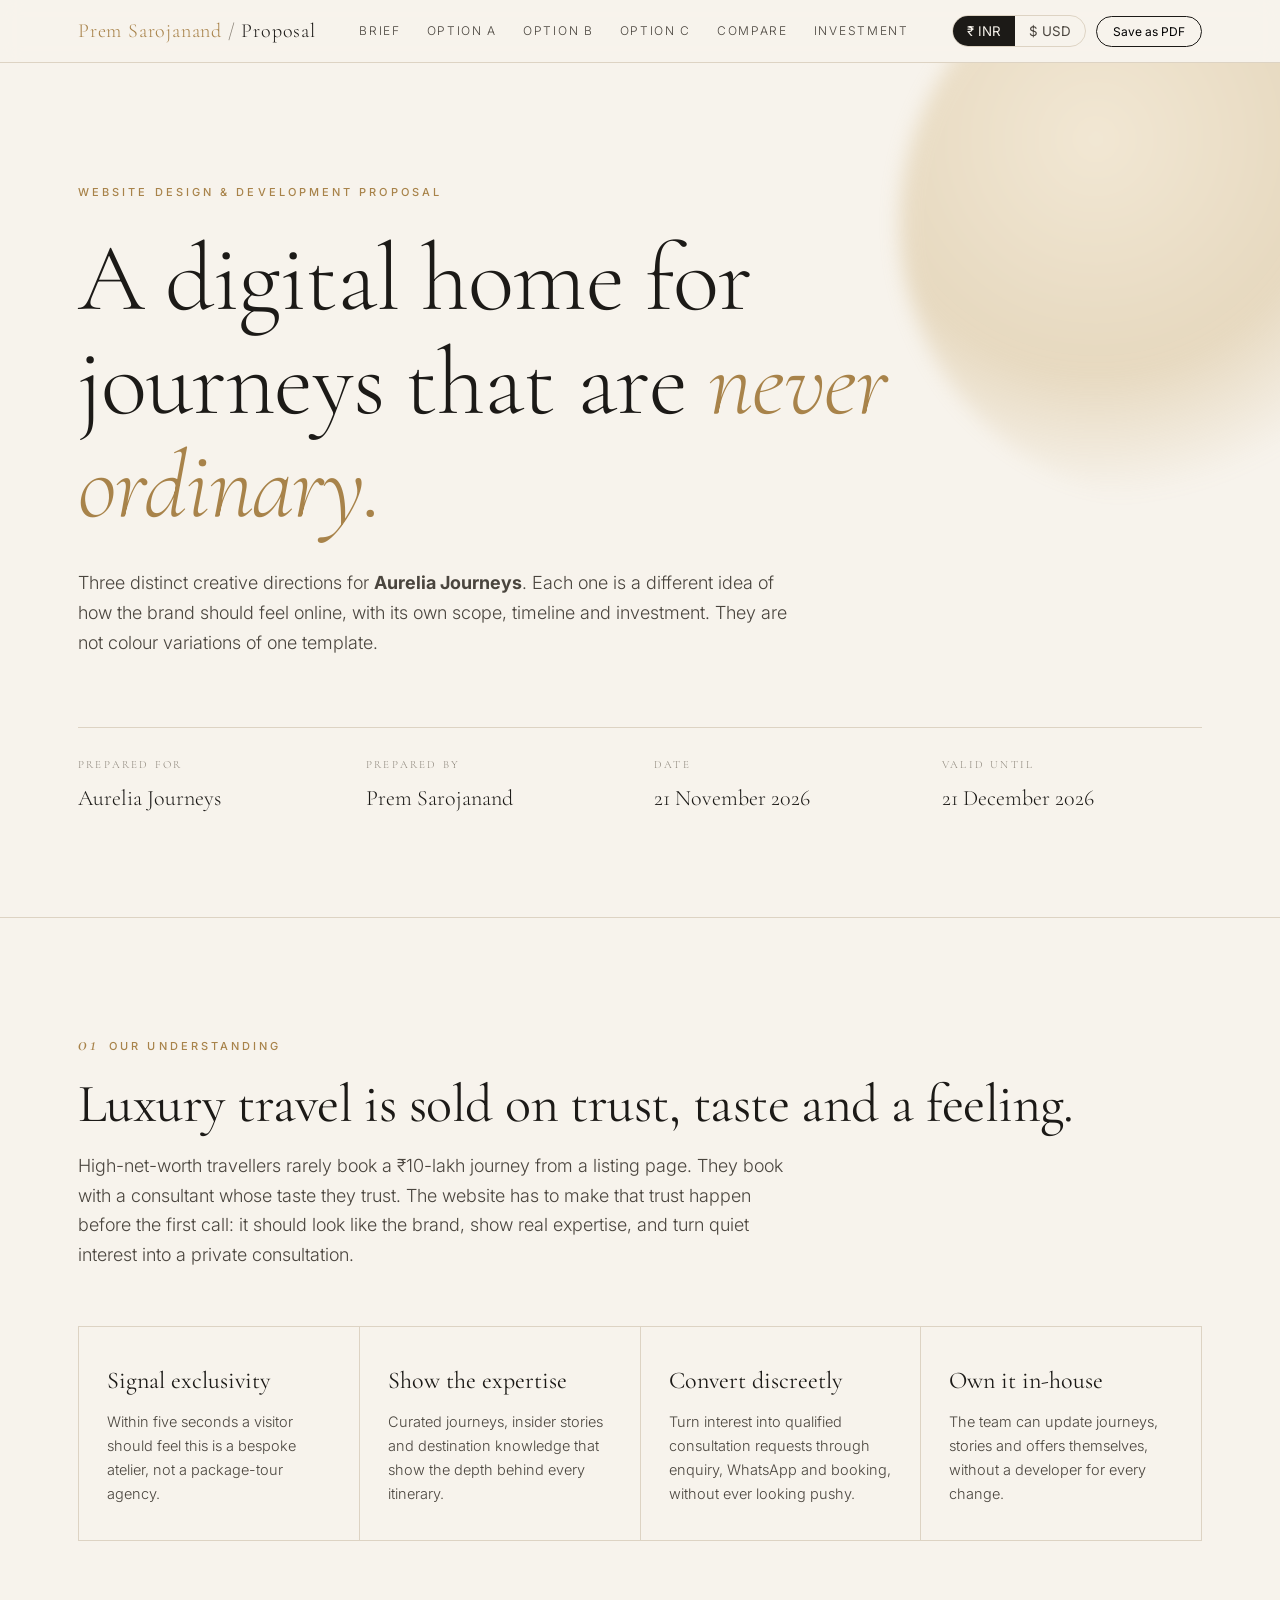
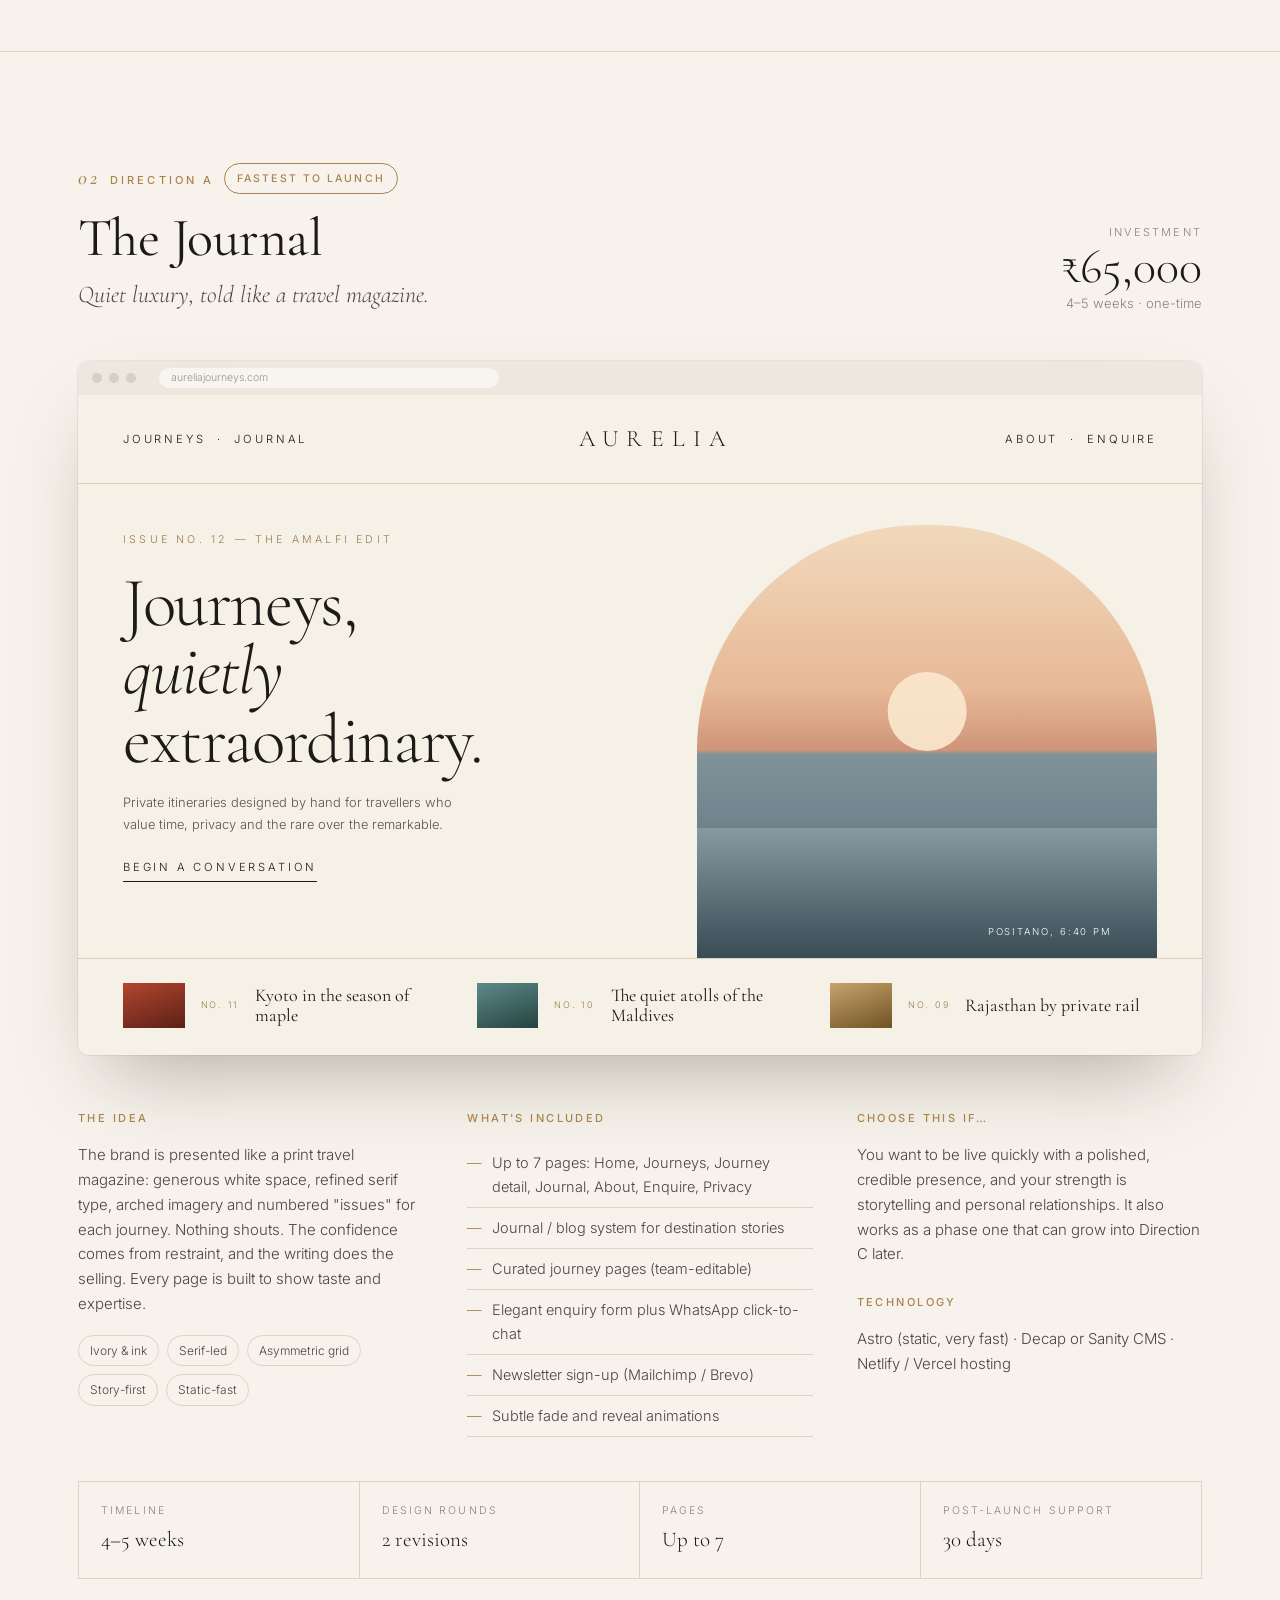
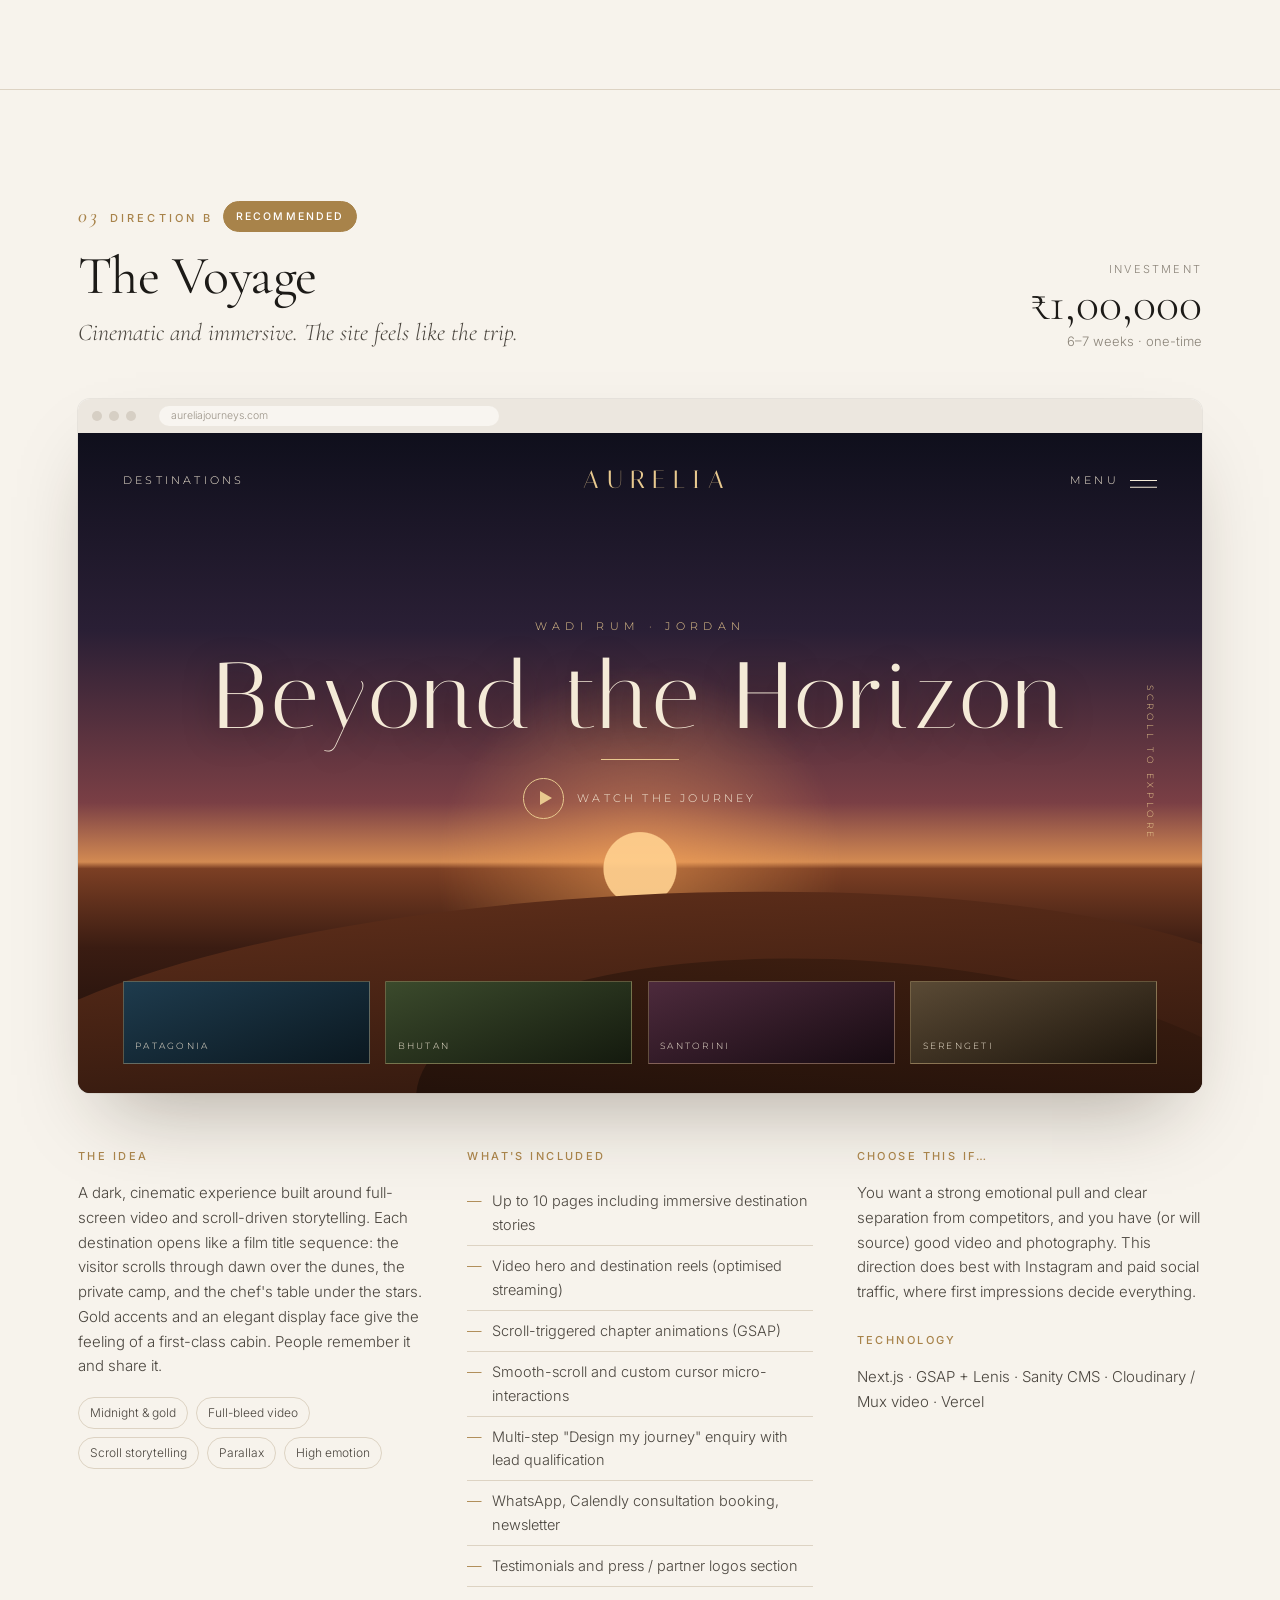
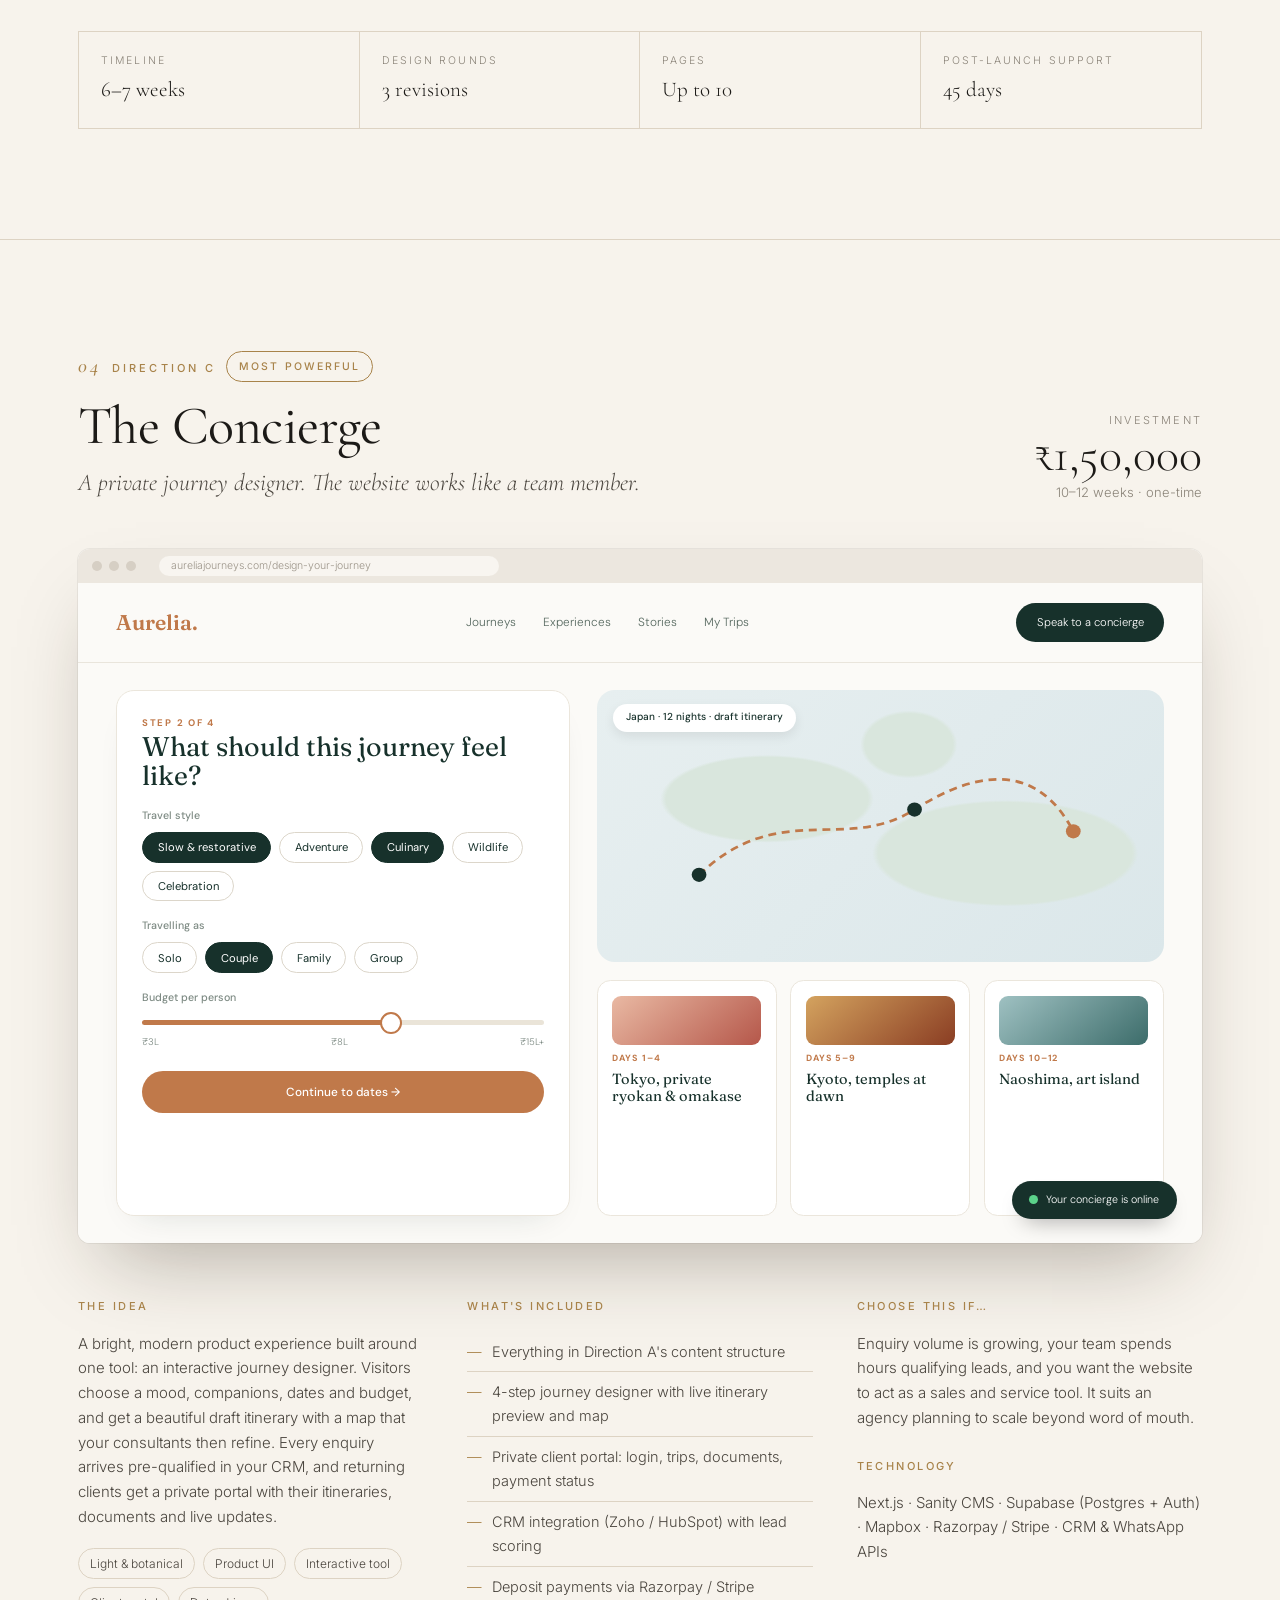
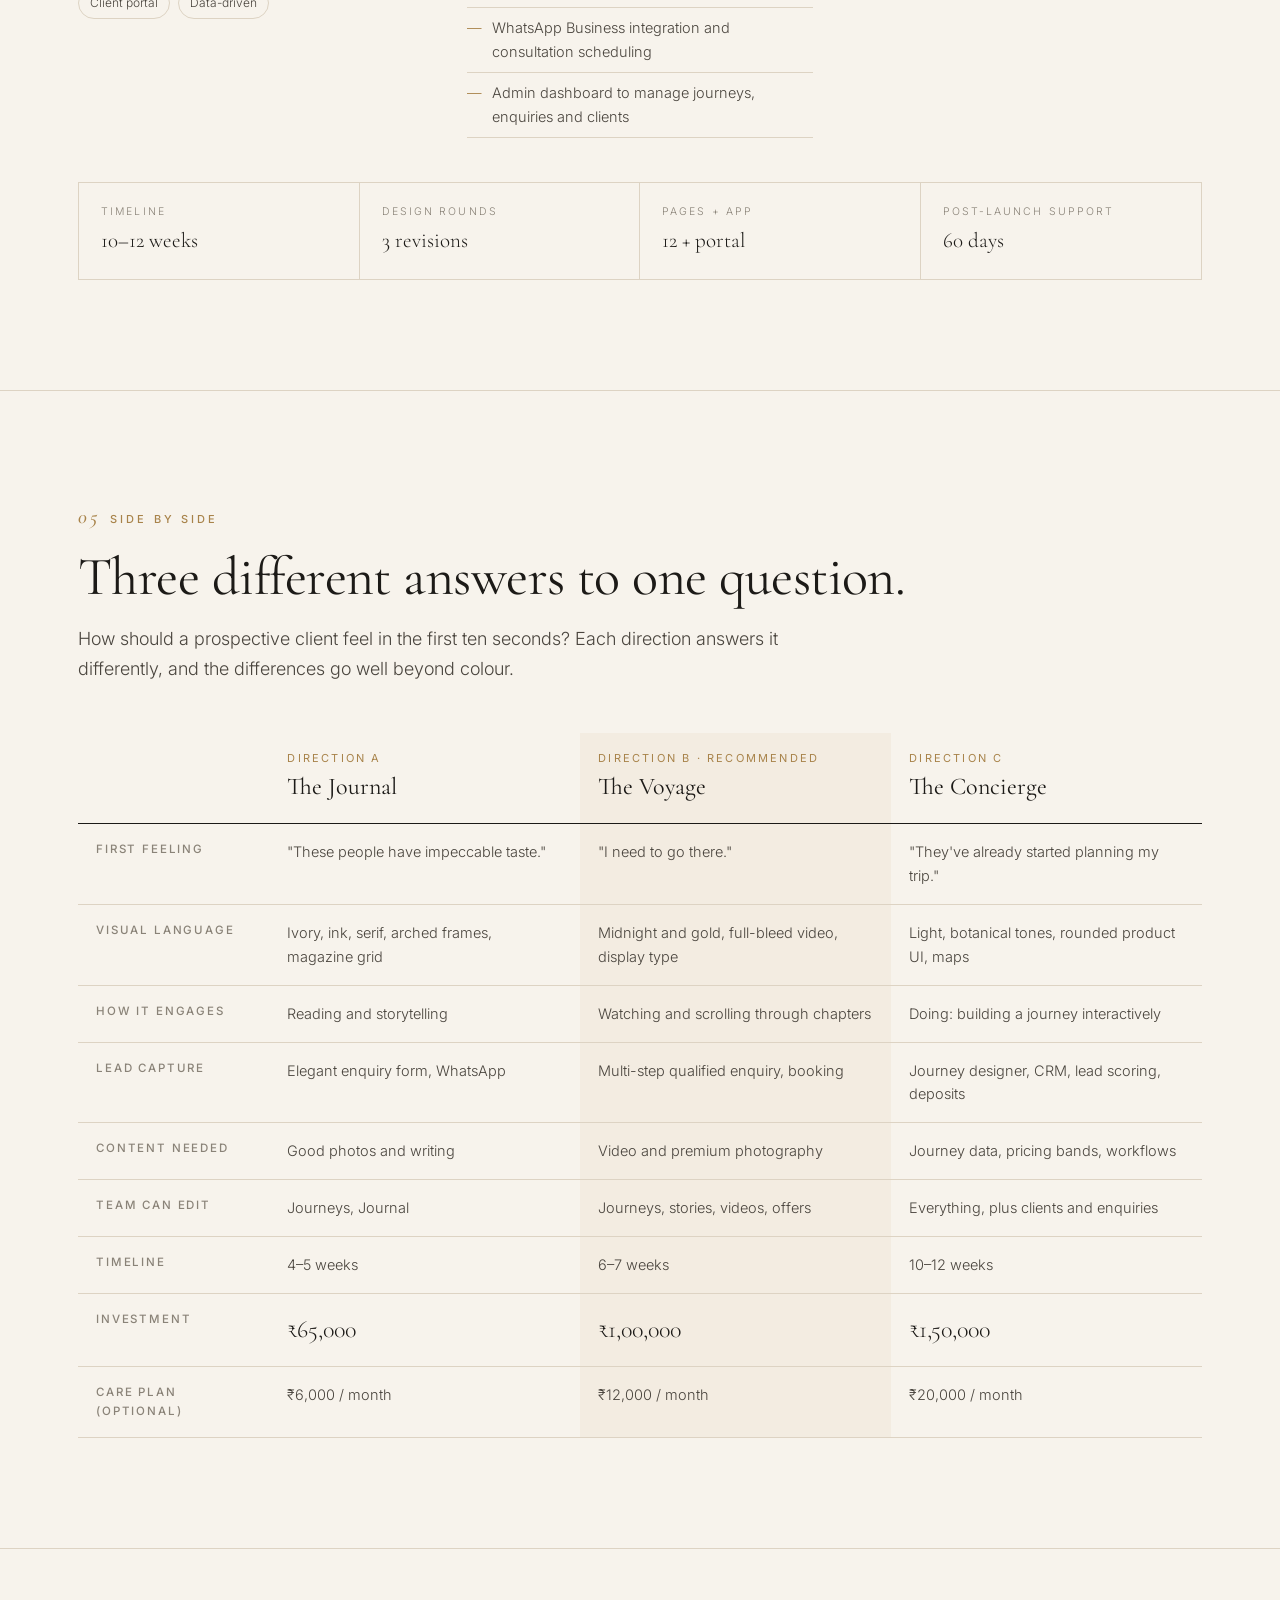
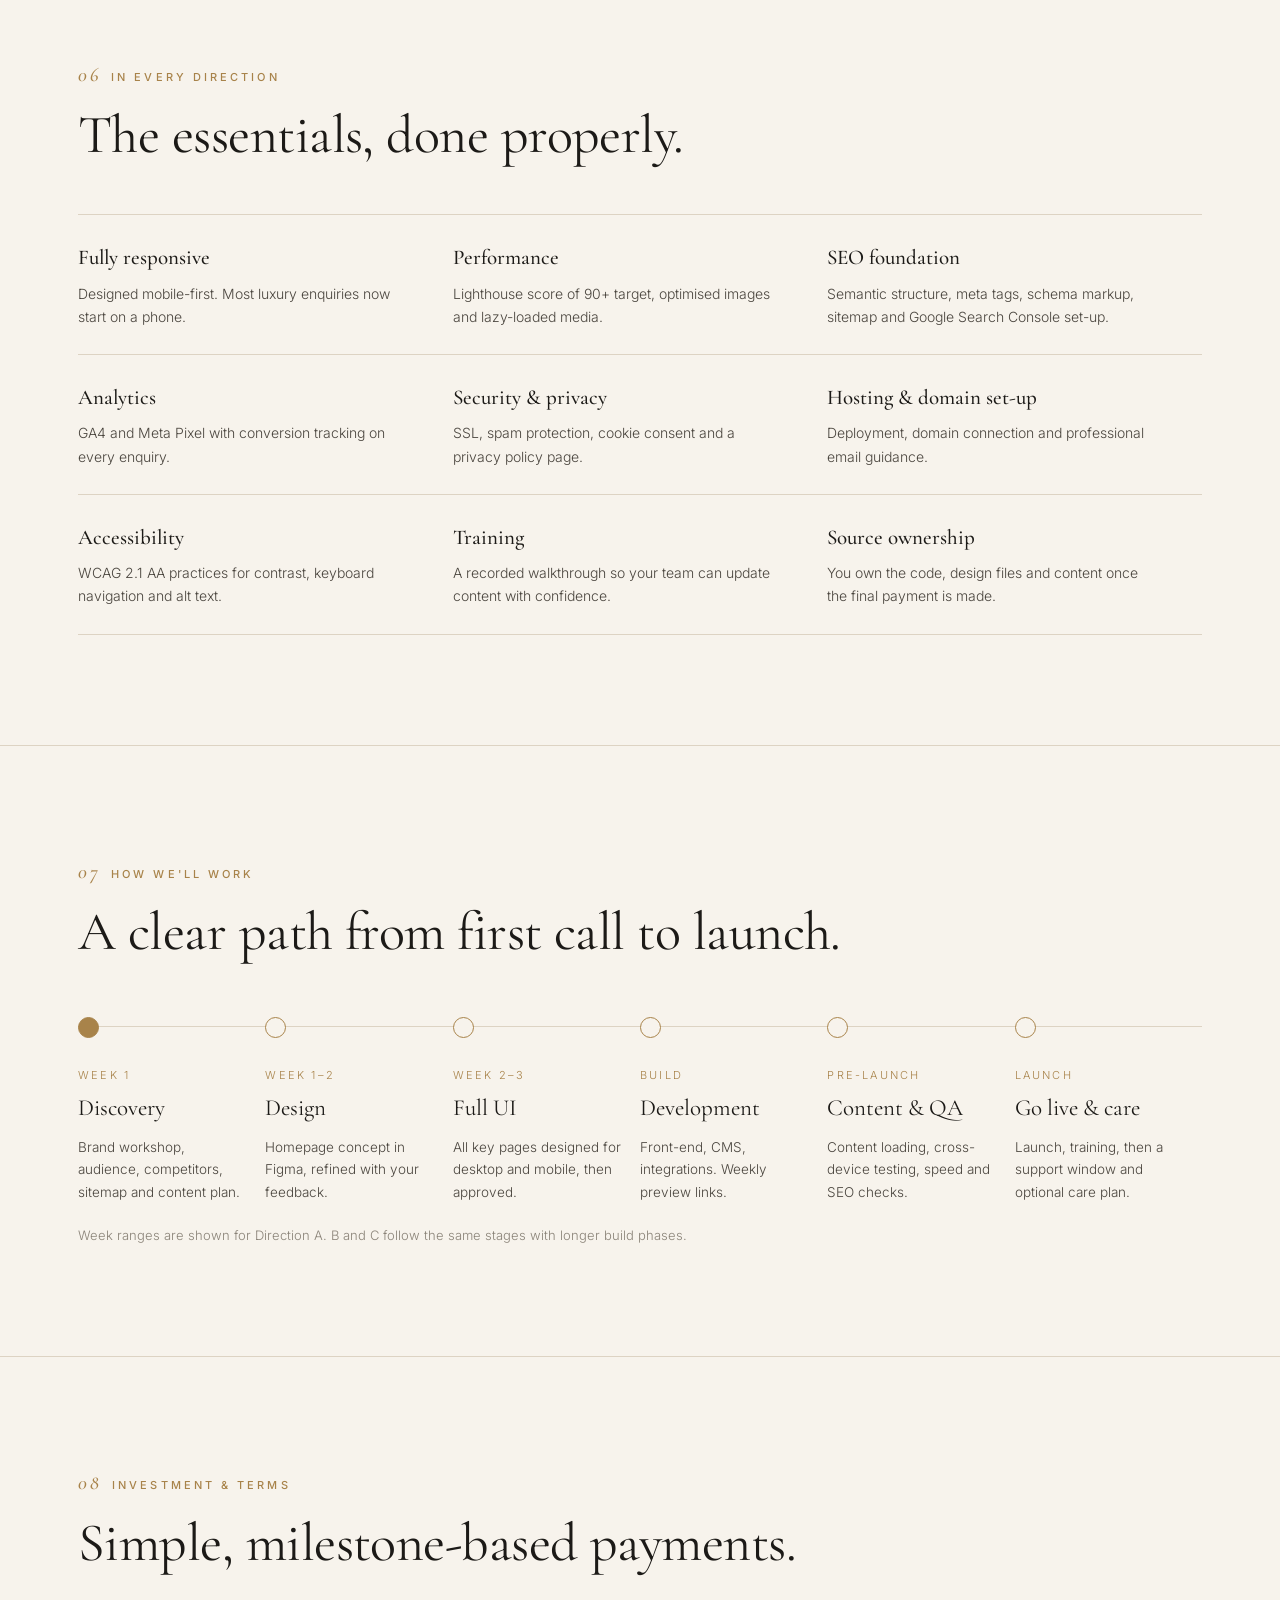
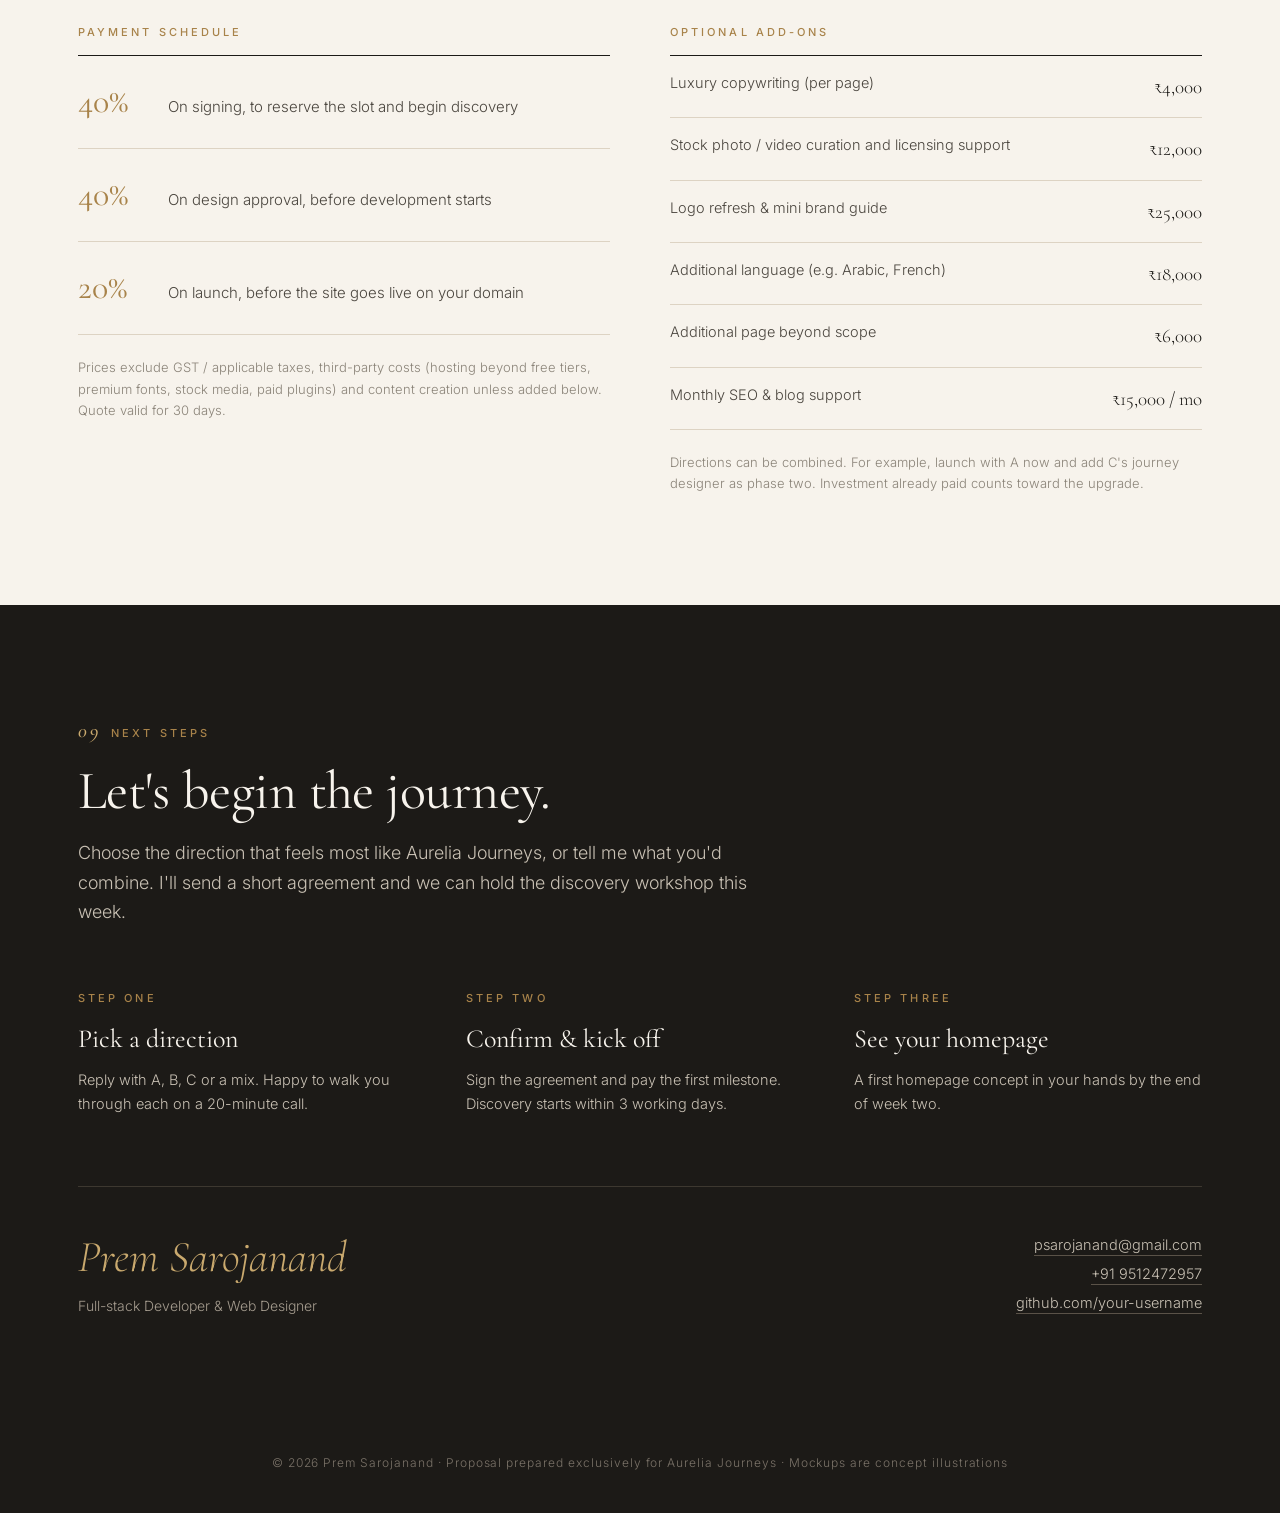
==== commit d9ed460a: "Update pricing details in index.html" ====
--- a/proposal/travel/index.html
+++ b/proposal/travel/index.html
@@ -337,7 +337,7 @@
       </div>
       <div class="price-box">
         <small>Investment</small>
-        <div class="price" data-price="A">₹45,000</div>
+        <div class="price" data-price="A">₹65,000</div>
         <div class="sub">4–5 weeks · one-time</div>
       </div>
     </div>
@@ -695,12 +695,12 @@
   validUntil:     "21 December 2026",
   defaultCurrency:"INR",                  // "INR" or "USD"
   prices: { // one-time project fees
-    INR: { A: 45000, B: 100000, C: 150000 },
-    USD: { A: 1450,   B: 2900,   C: 5800   }
+    INR: { A: 65000, B: 100000, C: 150000 },
+    USD: { A: 1650,   B: 3900,   C: 7800   }
   },
   care: {   // yearly care plans
     INR: { A: 6000,  B: 12000, C: 20000 },
-    USD: { A: 75,    B: 150,   C: 250   }
+    USD: { A: 105,    B: 250,   C: 350   }
   },
   addons: {
     INR: { copy: 4000, media: 12000, brand: 25000, lang: 18000, page: 6000, seo: 15000 },
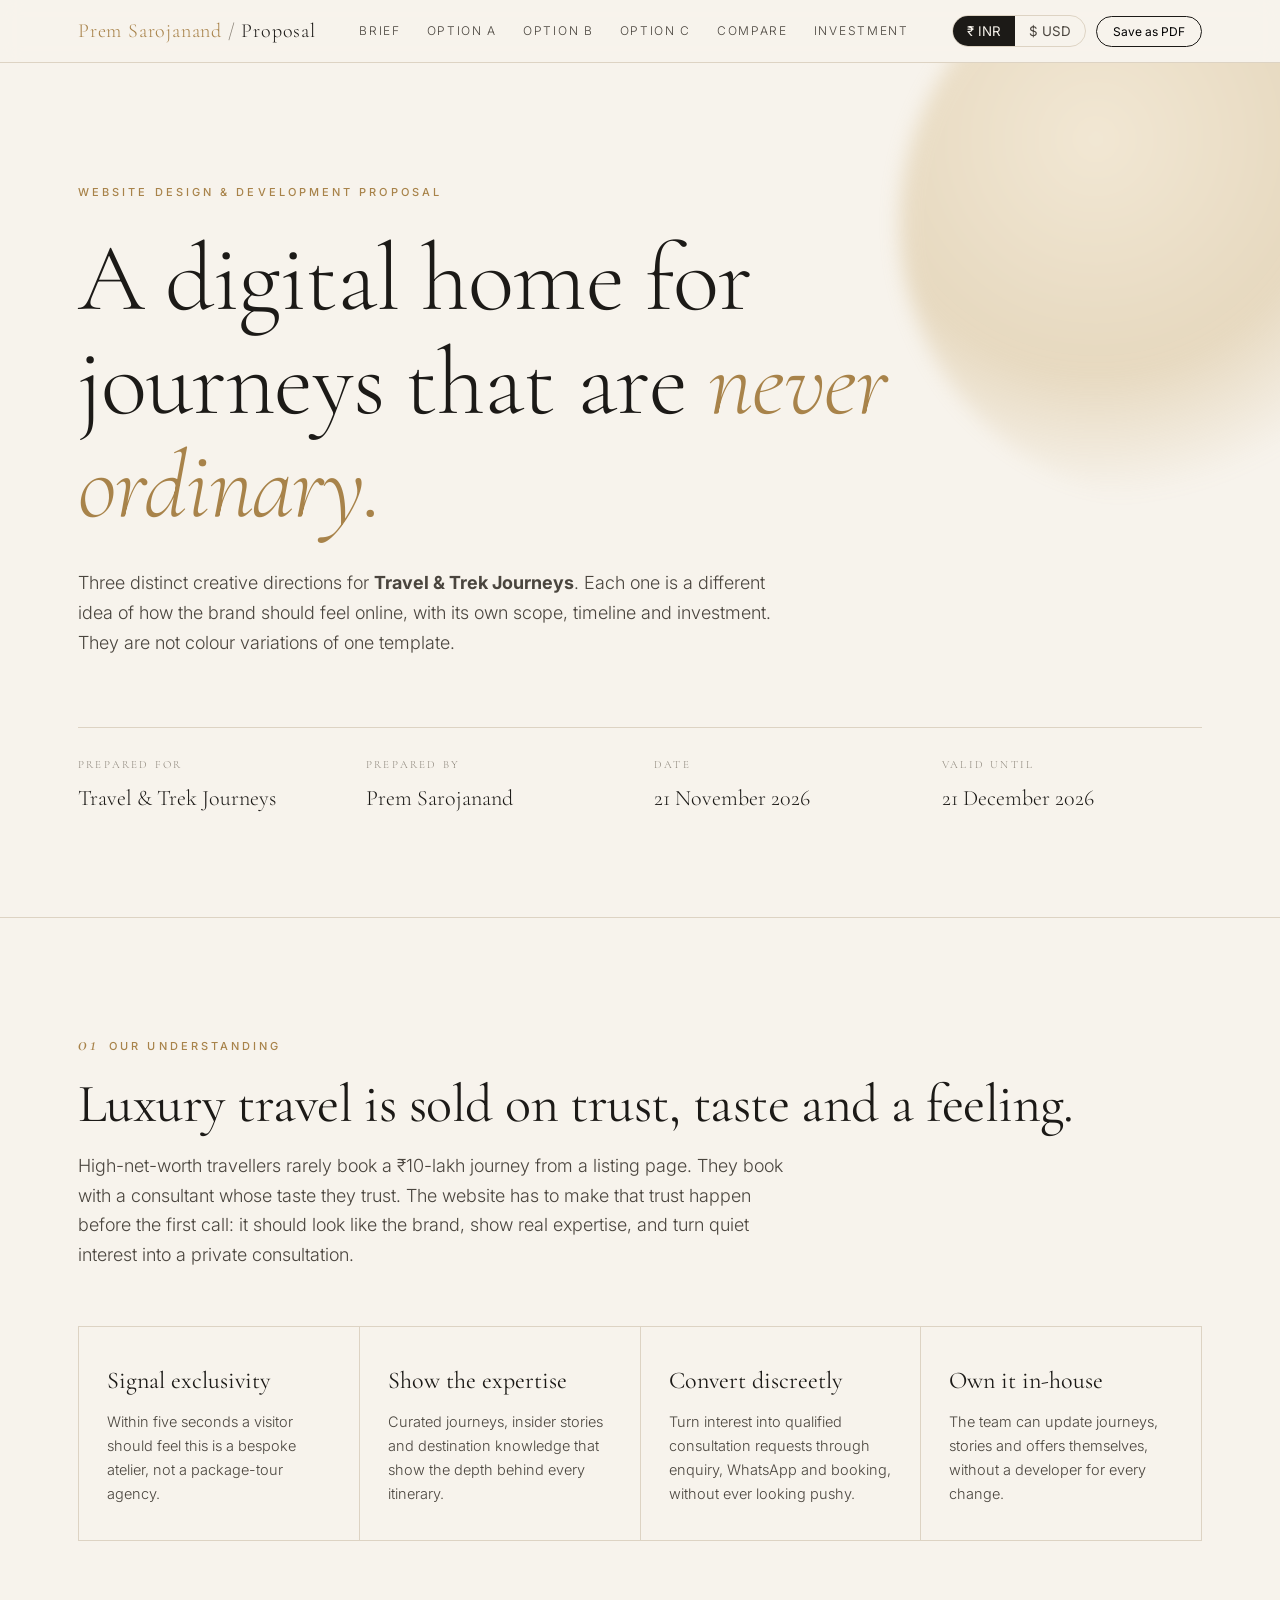
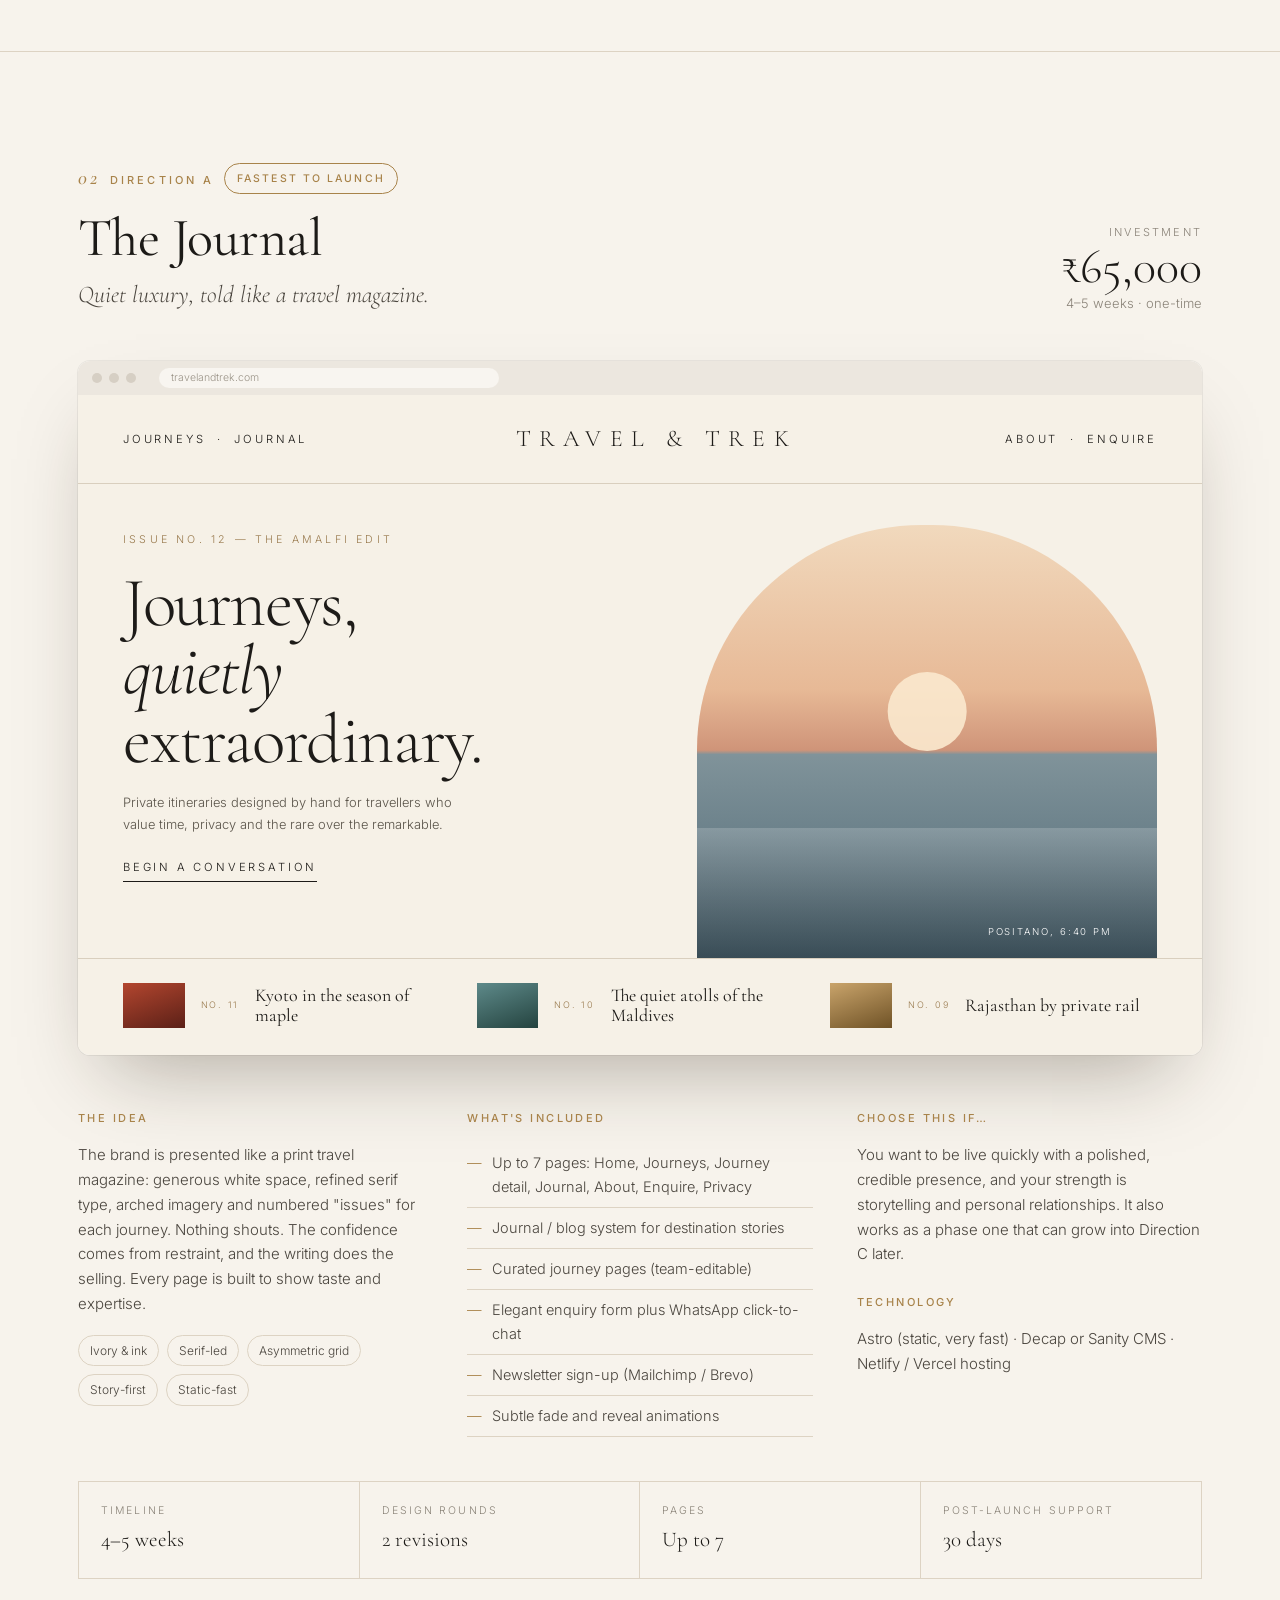
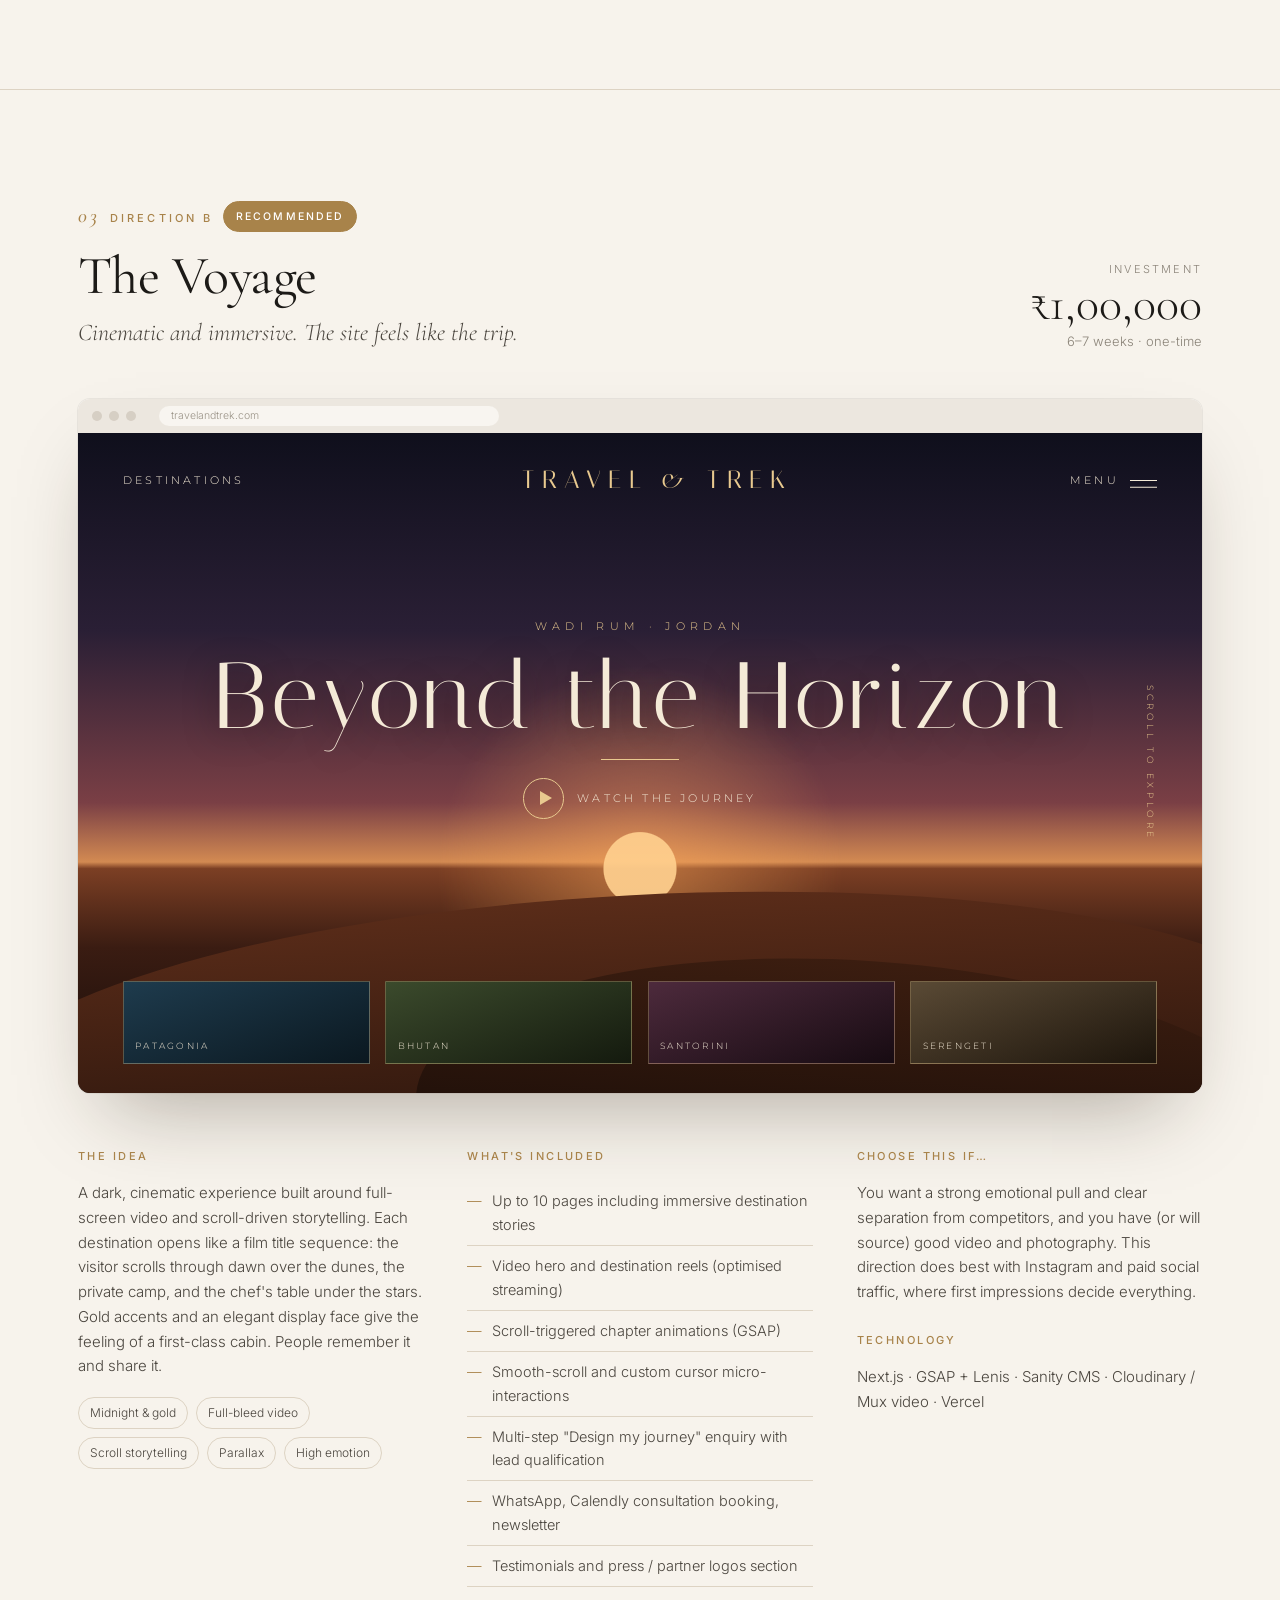
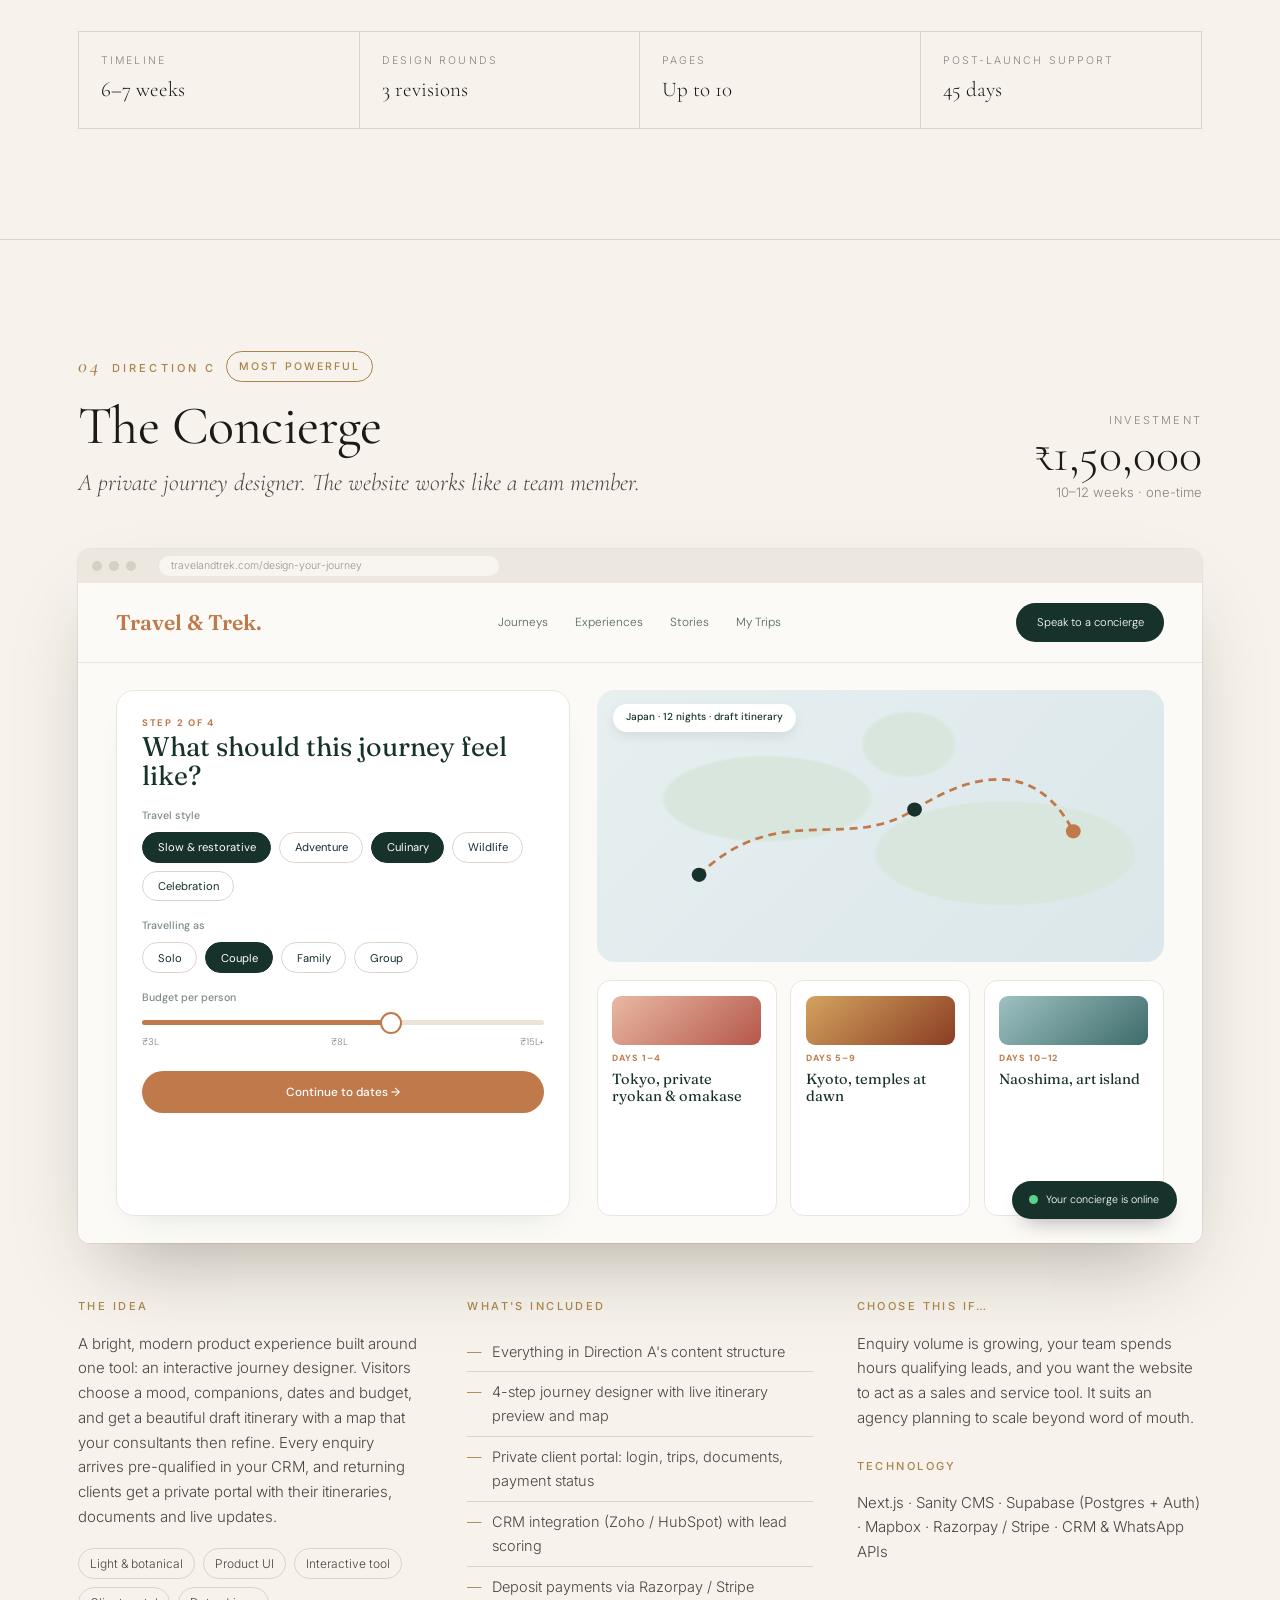
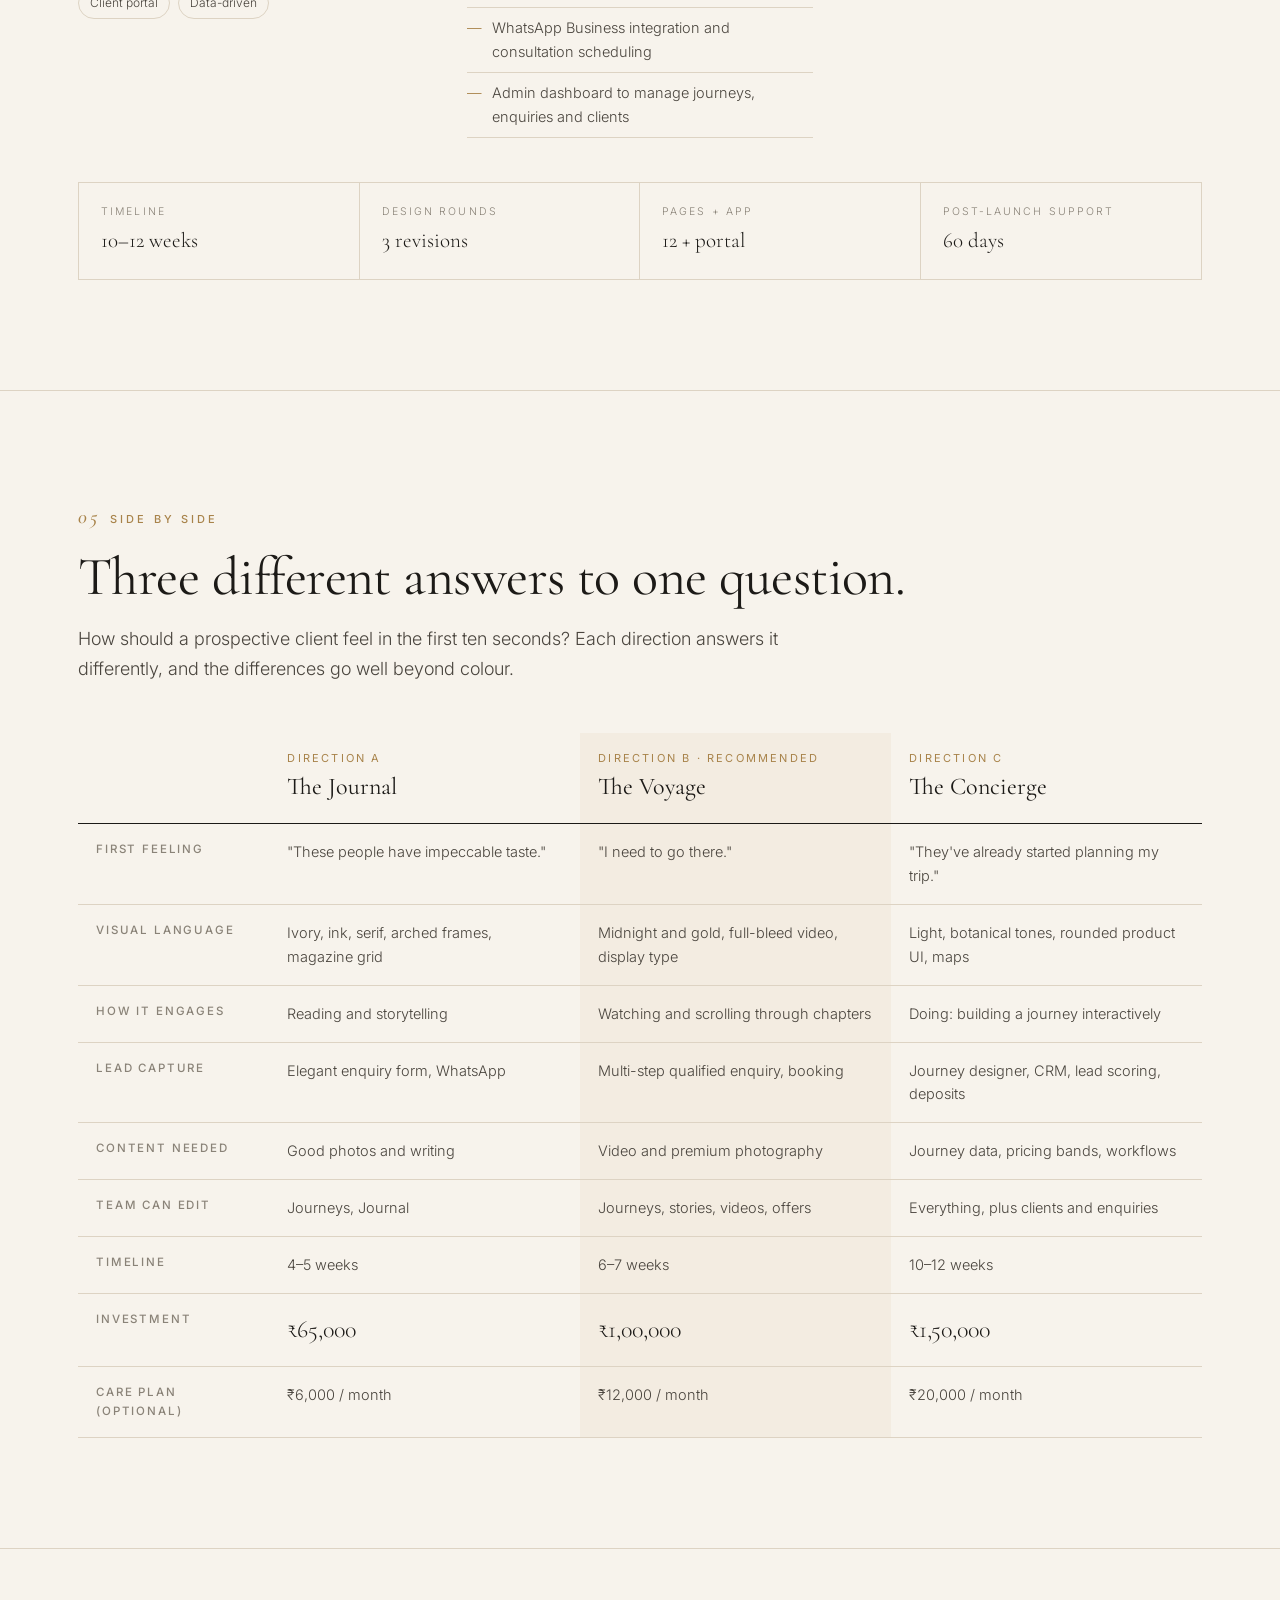
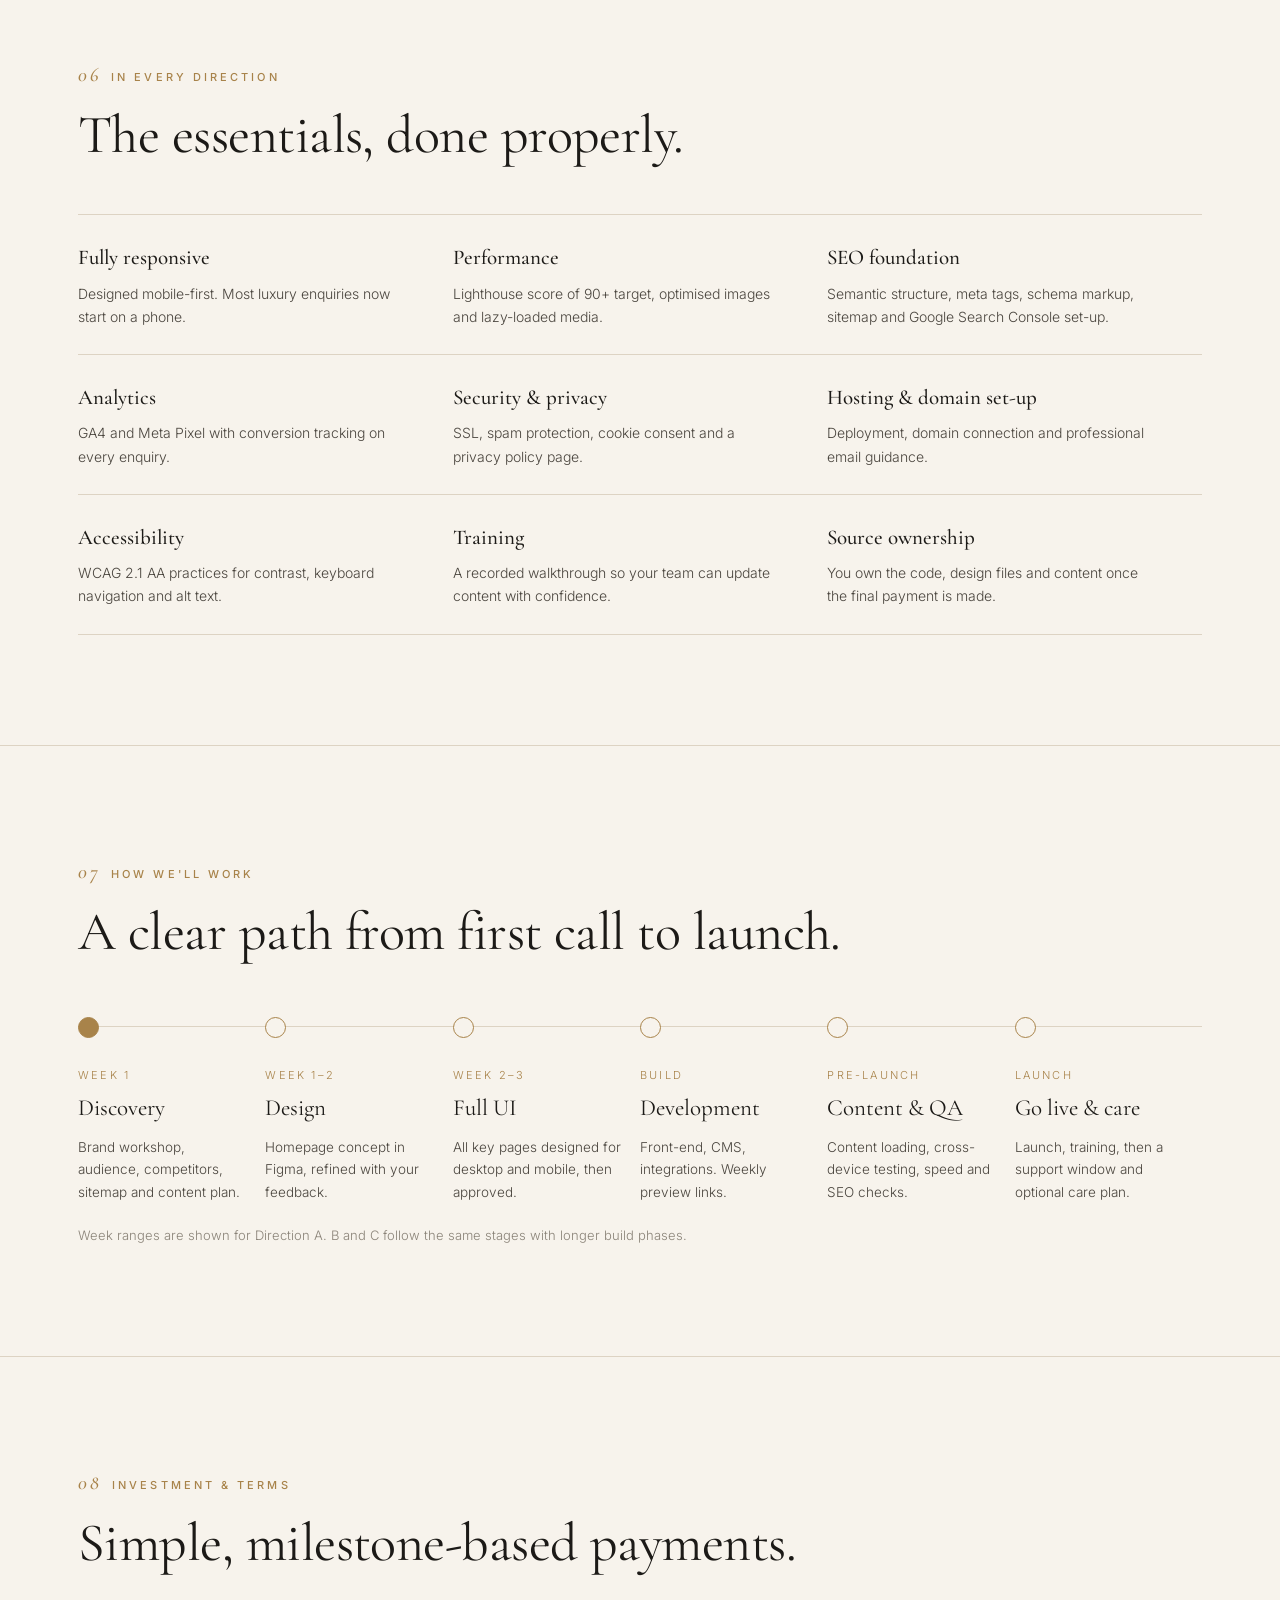
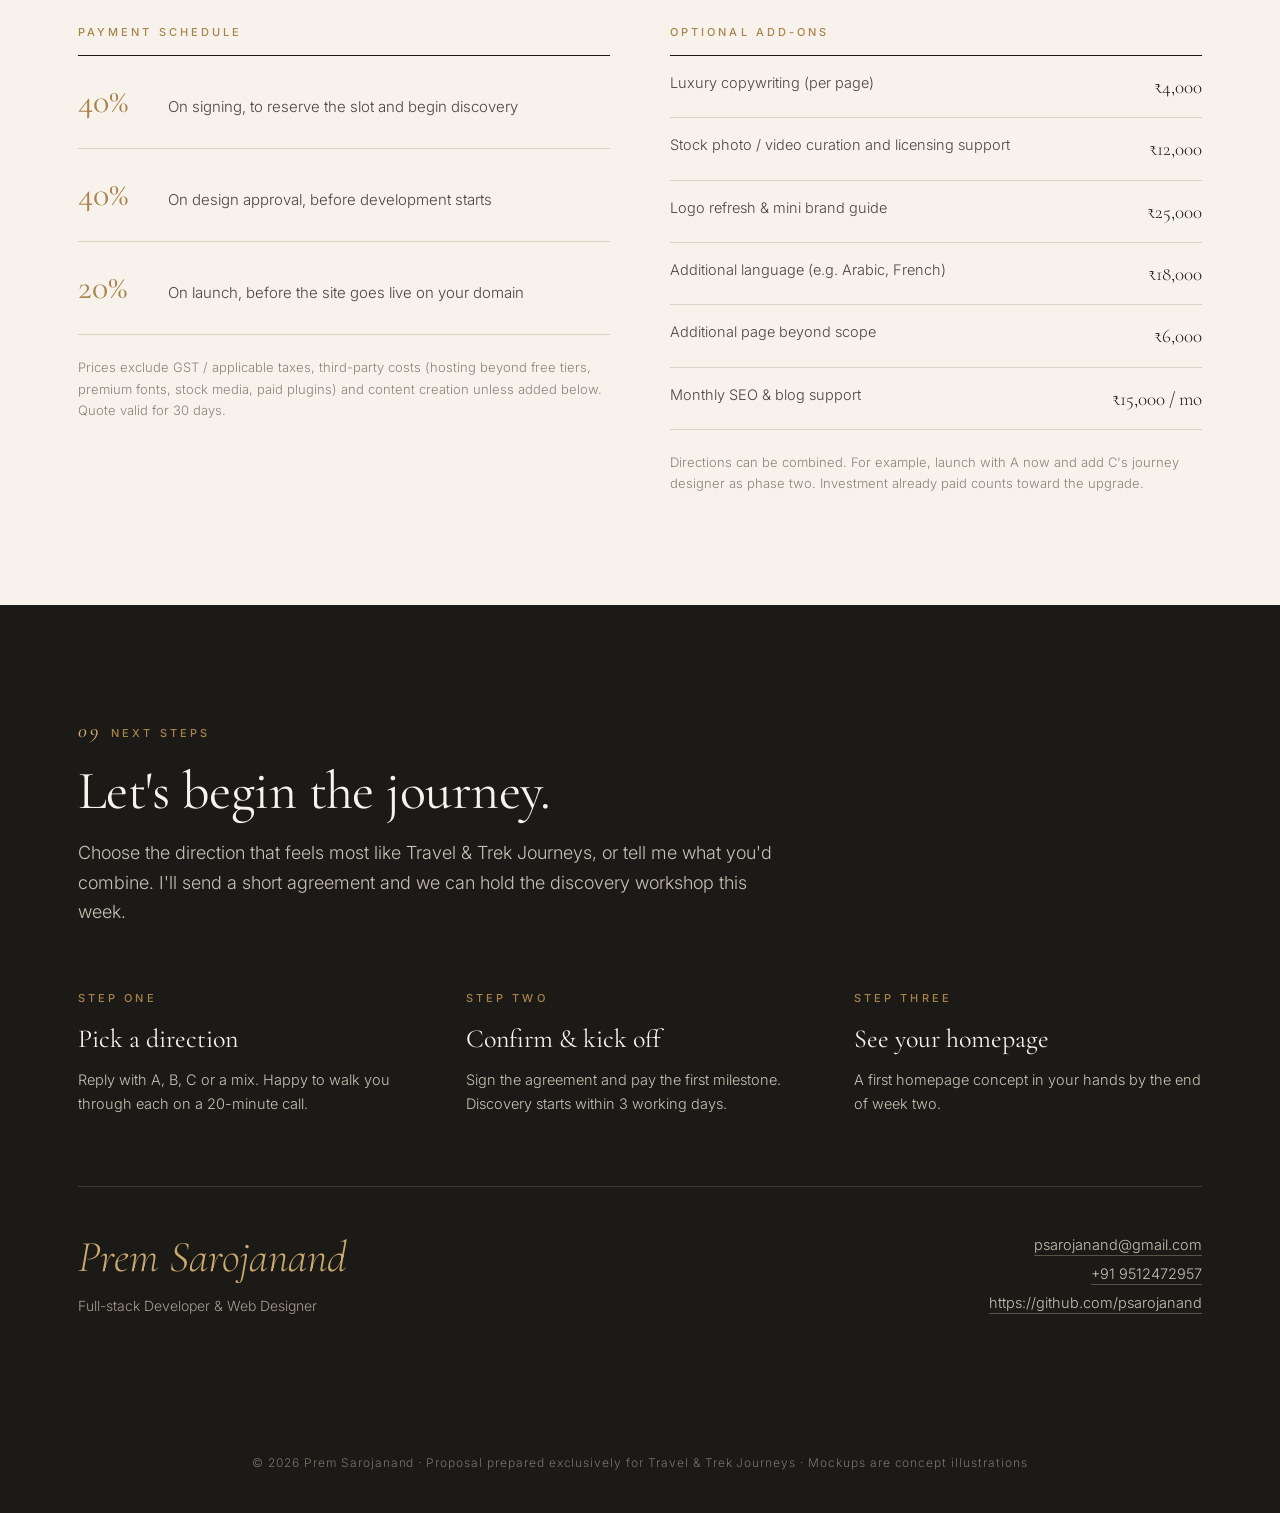
==== commit 279a8b30: "Update proposal for Travel & Trek Journeys" ====
--- a/proposal/travel/index.html
+++ b/proposal/travel/index.html
@@ -276,7 +276,7 @@
 <!-- ================= TOP BAR ================= -->
 <header class="topbar">
   <div class="wrap">
-    <div class="brandmark"><span data-k="consultantName">Chris</span> <span style="color:var(--muted)">/</span> Proposal</div>
+    <div class="brandmark"><span data-k="consultantName">Travel & Trek</span> <span style="color:var(--muted)">/</span> Proposal</div>
     <nav class="topnav">
       <a href="#brief">Brief</a>
       <a href="#option-a">Option A</a>
@@ -303,8 +303,8 @@
     <h1 class="reveal">A digital home for journeys that are <em>never ordinary.</em></h1>
     <p class="lead reveal">Three distinct creative directions for <strong data-k="clientName">Aurelia Journeys</strong>. Each one is a different idea of how the brand should feel online, with its own scope, timeline and investment. They are not colour variations of one template.</p>
     <div class="cover-meta reveal">
-      <div><small>Prepared for</small><span data-k="clientName">Aurelia Journeys</span></div>
-      <div><small>Prepared by</small><span data-k="consultantName">Chris</span></div>
+      <div><small>Prepared for</small><span data-k="clientName">Travel & Trek Journeys</span></div>
+      <div><small>Prepared by</small><span data-k="consultantName">Prem Sarojanand</span></div>
       <div><small>Date</small><span data-k="date">21 November 2026</span></div>
       <div><small>Valid until</small><span data-k="validUntil">21 December 2026</span></div>
     </div>
@@ -343,10 +343,10 @@
     </div>
 
     <div class="browser reveal">
-      <div class="chrome"><i></i><i></i><i></i><div class="url" data-k="domain">aureliajourneys.com</div></div>
+      <div class="chrome"><i></i><i></i><i></i><div class="url" data-k="domain">travelandtrek.com</div></div>
       <div class="screen">
         <div class="mA">
-          <div class="mA-nav"><span>Journeys &nbsp;·&nbsp; Journal</span><span class="mA-logo" data-k="clientShort">AURELIA</span><span>About &nbsp;·&nbsp; Enquire</span></div>
+          <div class="mA-nav"><span>Journeys &nbsp;·&nbsp; Journal</span><span class="mA-logo" data-k="clientShort">Travel & Trek</span><span>About &nbsp;·&nbsp; Enquire</span></div>
           <div class="mA-hero">
             <div>
               <small>Issue No. 12 — The Amalfi Edit</small>
@@ -415,11 +415,11 @@
     </div>
 
     <div class="browser reveal">
-      <div class="chrome"><i></i><i></i><i></i><div class="url" data-k="domain">aureliajourneys.com</div></div>
+      <div class="chrome"><i></i><i></i><i></i><div class="url" data-k="domain">travelandtrek.com</div></div>
       <div class="screen">
         <div class="mB">
           <div class="mB-dune1"></div><div class="mB-dune2"></div>
-          <div class="mB-nav"><span>Destinations</span><span class="mB-logo" data-k="clientShort">AURELIA</span><span class="mB-menu">Menu <i></i></span></div>
+          <div class="mB-nav"><span>Destinations</span><span class="mB-logo" data-k="clientShort">Travel & Trek</span><span class="mB-menu">Menu <i></i></span></div>
           <div class="mB-center">
             <small>Wadi Rum · Jordan</small>
             <h5>Beyond the Horizon</h5>
@@ -485,10 +485,10 @@
     </div>
 
     <div class="browser reveal">
-      <div class="chrome"><i></i><i></i><i></i><div class="url" data-k="domainPlan">aureliajourneys.com/design-your-journey</div></div>
+      <div class="chrome"><i></i><i></i><i></i><div class="url" data-k="domainPlan">travelandtrek.com/design-your-journey</div></div>
       <div class="screen">
         <div class="mC">
-          <div class="mC-nav"><span class="mC-logo"><span data-k="clientWord">Aurelia</span><span>.</span></span><div class="mC-links"><span>Journeys</span><span>Experiences</span><span>Stories</span><span>My Trips</span></div><span class="mC-cta">Speak to a concierge</span></div>
+          <div class="mC-nav"><span class="mC-logo"><span data-k="clientWord">Travel & Trek</span><span>.</span></span><div class="mC-links"><span>Journeys</span><span>Experiences</span><span>Stories</span><span>My Trips</span></div><span class="mC-cta">Speak to a concierge</span></div>
           <div class="mC-main">
             <div class="mC-panel">
               <div class="mC-step">Step 2 of 4</div>
@@ -656,7 +656,7 @@
   <div class="wrap">
     <div class="eyebrow reveal"><span class="num" style="color:var(--gold-soft)">09</span>Next steps</div>
     <h2 class="reveal">Let's begin the journey.</h2>
-    <p class="lead reveal">Choose the direction that feels most like <span data-k="clientName">Aurelia Journeys</span>, or tell me what you'd combine. I'll send a short agreement and we can hold the discovery workshop this week.</p>
+    <p class="lead reveal">Choose the direction that feels most like <span data-k="clientName">Travel & Trek Journeys</span>, or tell me what you'd combine. I'll send a short agreement and we can hold the discovery workshop this week.</p>
     <div class="next-grid reveal">
       <div><span class="eyebrow">Step one</span><b>Pick a direction</b><p>Reply with A, B, C or a mix. Happy to walk you through each on a 20-minute call.</p></div>
       <div><span class="eyebrow">Step two</span><b>Confirm &amp; kick off</b><p>Sign the agreement and pay the first milestone. Discovery starts within 3 working days.</p></div>
@@ -675,22 +675,22 @@
     </div>
   </div>
 </section>
-<footer>© <span data-k="year">2026</span> <span data-k="consultantName">Chris</span> · Proposal prepared exclusively for <span data-k="clientName">Aurelia Journeys</span> · Mockups are concept illustrations</footer>
+<footer>© <span data-k="year">2026</span> <span data-k="consultantName">Chris</span> · Proposal prepared exclusively for <span data-k="clientName">Travel & Trek Journeys</span> · Mockups are concept illustrations</footer>
 
 <script>
 /* =========================================================
    CONFIG: edit these values and everything updates.
    ========================================================= */
 const CONFIG = {
-  clientName:     "Aurelia Journeys",     // full client / brand name
-  clientShort:    "AURELIA",              // wordmark used in mockups A & B
-  clientWord:     "Aurelia",              // wordmark used in mockup C
-  domain:         "aureliajourneys.com",
+  clientName:     "Travel & Trek Journeys",     // full client / brand name
+  clientShort:    "Travel & Trek",              // wordmark used in mockups A & B
+  clientWord:     "Travel & Trek",              // wordmark used in mockup C
+  domain:         "travelandtrek.com",
   consultantName: "Prem Sarojanand",
   consultantRole: "Full-stack Developer & Web Designer",
   email:          "psarojanand@gmail.com",
   phone:          "+91 9512472957",
-  github:         "github.com/your-username",
+  github:         "https://github.com/psarojanand",
   date:           "21 November 2026",
   validUntil:     "21 December 2026",
   defaultCurrency:"INR",                  // "INR" or "USD"
